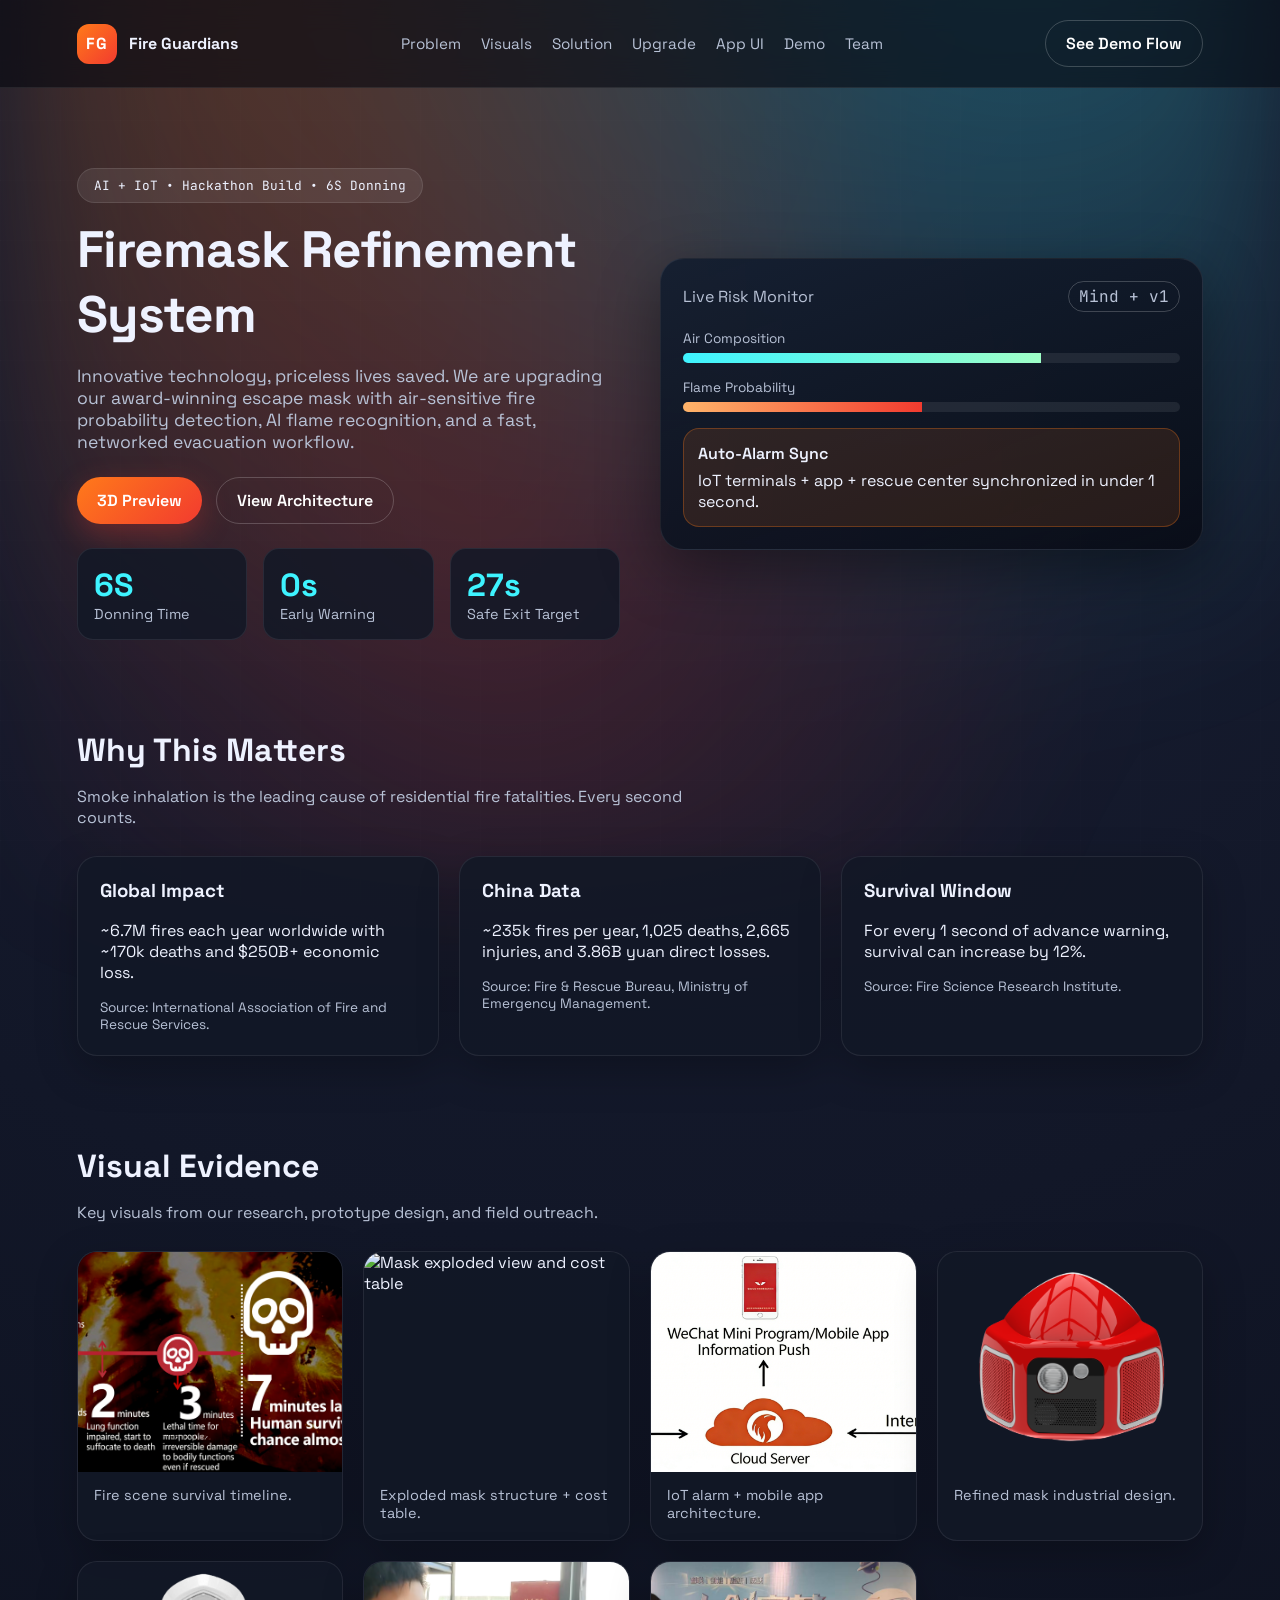
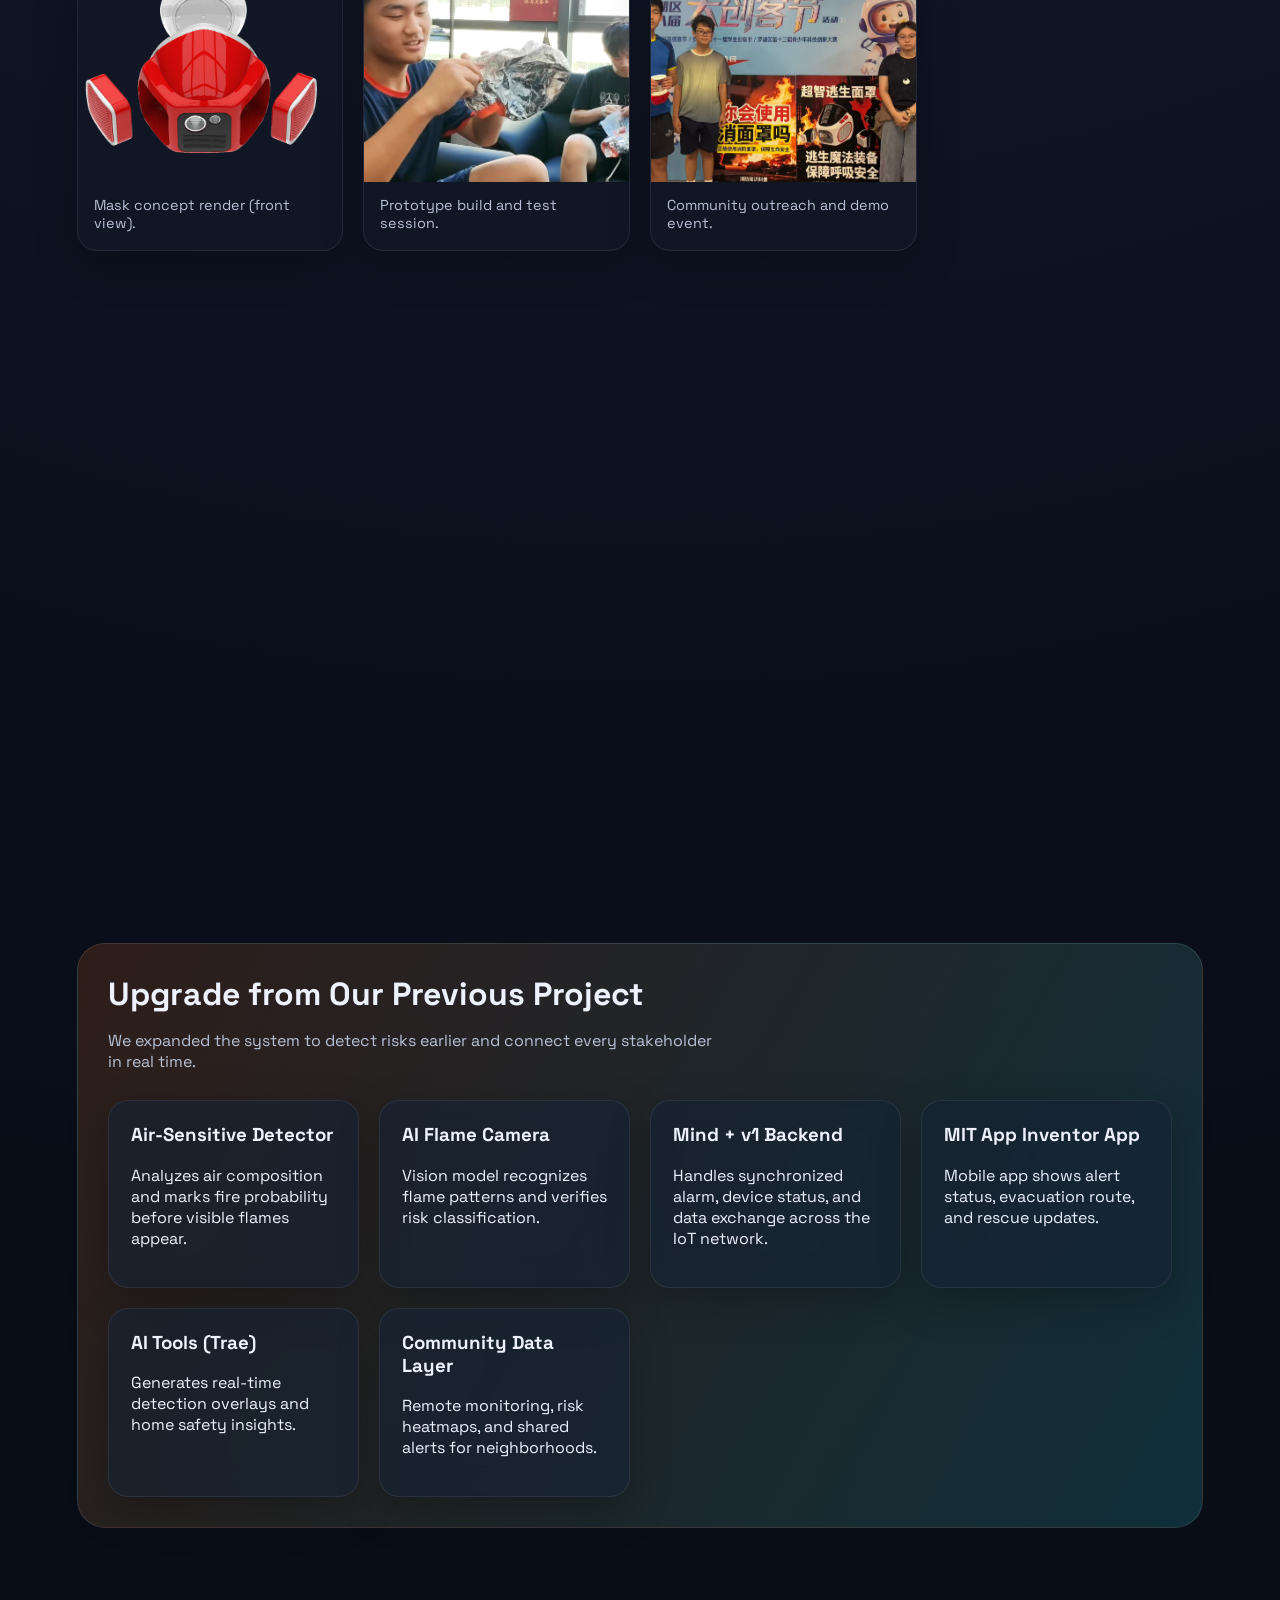
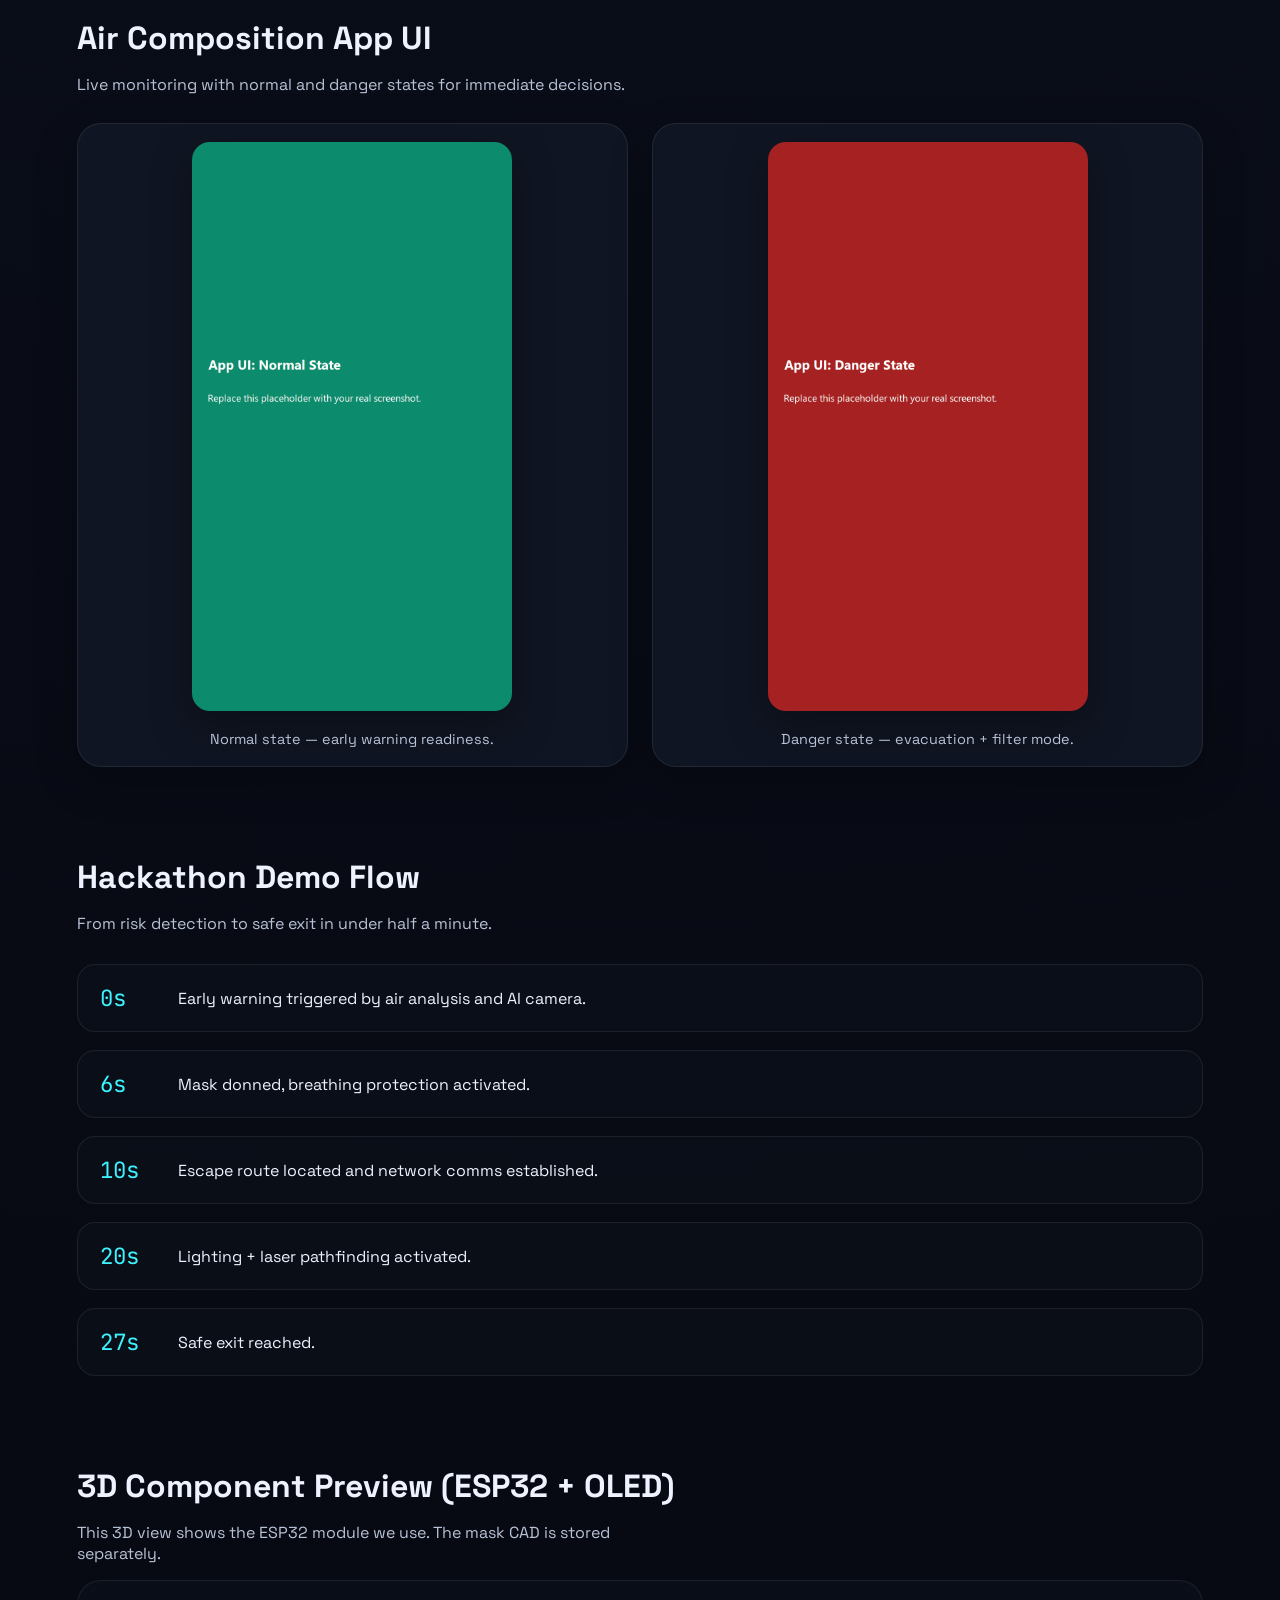
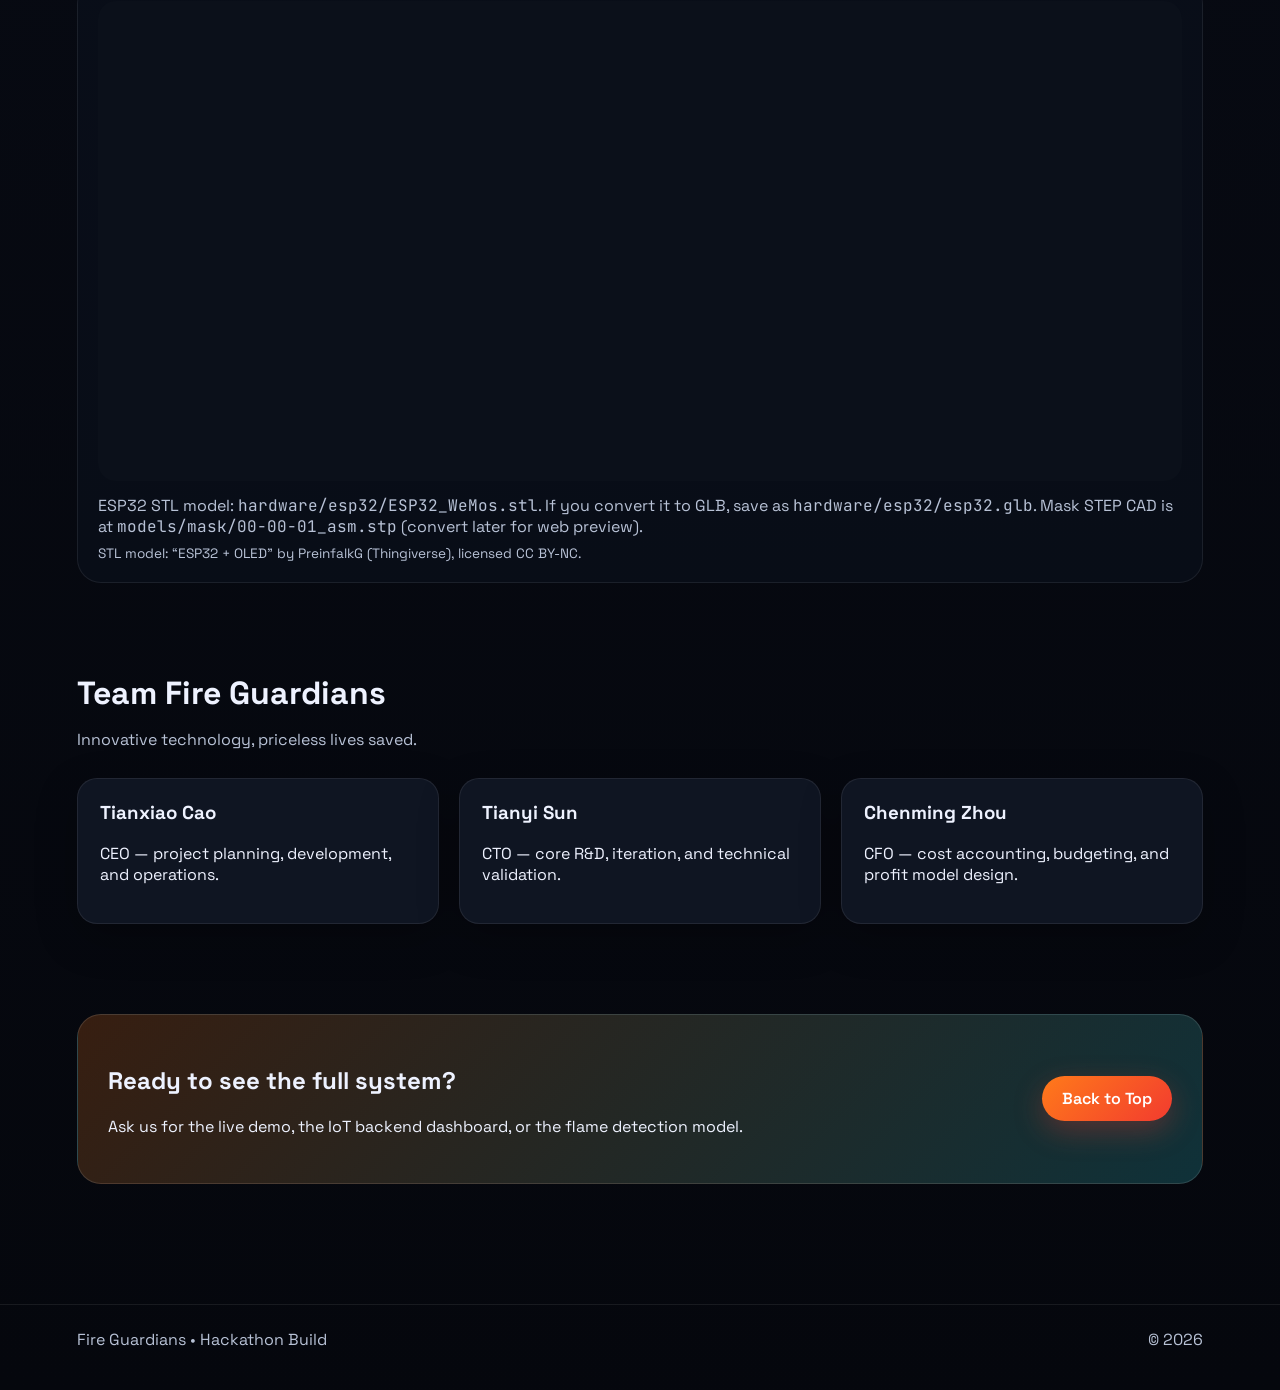
==== index.html @ 8f9c8c08 "Move website files to root and update asset paths for GitHub Pages" ====
<!doctype html>
<html lang="en">
  <head>
    <meta charset="utf-8" />
    <meta name="viewport" content="width=device-width, initial-scale=1" />
    <title>Fire Guardians | Firemask Refinement System</title>
    <meta name="description" content="AI + IoT proactive fire escape mask with 6-second donning, air-sensing early warning, and networked rescue coordination." />
    <link rel="preconnect" href="https://fonts.googleapis.com" />
    <link rel="preconnect" href="https://fonts.gstatic.com" crossorigin />
    <link href="https://fonts.googleapis.com/css2?family=Space+Grotesk:wght@400;500;600;700&family=JetBrains+Mono:wght@400;600&display=swap" rel="stylesheet" />
    <link rel="stylesheet" href="style.css" />
    <script type="module" src="https://unpkg.com/@google/model-viewer/dist/model-viewer.min.js"></script>
  </head>
  <body>
    <div class="bg-aurora"></div>
    <div class="bg-grid"></div>

    <header class="site-header">
      <div class="brand">
        <span class="brand-mark">FG</span>
        <span class="brand-name">Fire Guardians</span>
      </div>
      <nav class="site-nav">
        <a href="#problem">Problem</a>
        <a href="#visuals">Visuals</a>
        <a href="#solution">Solution</a>
        <a href="#upgrade">Upgrade</a>
        <a href="#app">App UI</a>
        <a href="#demo">Demo</a>
        <a href="#team">Team</a>
      </nav>
      <a class="btn btn-ghost" href="#demo">See Demo Flow</a>
    </header>

    <main>
      <section class="hero" id="top">
        <div class="hero-copy">
          <div class="pill">AI + IoT • Hackathon Build • 6S Donning</div>
          <h1>Firemask Refinement System</h1>
          <p class="lead">
            Innovative technology, priceless lives saved. We are upgrading our award-winning escape mask with
            air-sensitive fire probability detection, AI flame recognition, and a fast, networked evacuation workflow.
          </p>
          <div class="hero-actions">
            <a class="btn" href="#model">3D Preview</a>
            <a class="btn btn-ghost" href="#solution">View Architecture</a>
          </div>
          <div class="hero-stats">
            <div class="stat-card reveal" data-delay="0">
              <div class="stat-value" data-count="6" data-suffix="S">0</div>
              <div class="stat-label">Donning Time</div>
            </div>
            <div class="stat-card reveal" data-delay="0.05">
              <div class="stat-value" data-count="0" data-suffix="s">0</div>
              <div class="stat-label">Early Warning</div>
            </div>
            <div class="stat-card reveal" data-delay="0.1">
              <div class="stat-value" data-count="27" data-suffix="s">0</div>
              <div class="stat-label">Safe Exit Target</div>
            </div>
          </div>
        </div>
        <div class="hero-panel reveal" data-delay="0.15">
          <div class="panel-header">
            <span>Live Risk Monitor</span>
            <span class="tag">Mind + v1</span>
          </div>
          <div class="panel-body">
            <div class="meter">
              <div class="meter-label">Air Composition</div>
              <div class="meter-bar"><span style="width: 72%"></span></div>
            </div>
            <div class="meter">
              <div class="meter-label">Flame Probability</div>
              <div class="meter-bar danger"><span style="width: 48%"></span></div>
            </div>
            <div class="alert">
              <div class="alert-title">Auto-Alarm Sync</div>
              <div class="alert-body">IoT terminals + app + rescue center synchronized in under 1 second.</div>
            </div>
          </div>
        </div>
      </section>

      <section class="section reveal" id="problem">
        <div class="section-title">
          <h2>Why This Matters</h2>
          <p>Smoke inhalation is the leading cause of residential fire fatalities. Every second counts.</p>
        </div>
        <div class="grid-3">
          <div class="card">
            <h3>Global Impact</h3>
            <p>
              ~6.7M fires each year worldwide with ~170k deaths and $250B+ economic loss.
            </p>
            <div class="card-foot">Source: International Association of Fire and Rescue Services.</div>
          </div>
          <div class="card">
            <h3>China Data</h3>
            <p>
              ~235k fires per year, 1,025 deaths, 2,665 injuries, and 3.86B yuan direct losses.
            </p>
            <div class="card-foot">Source: Fire & Rescue Bureau, Ministry of Emergency Management.</div>
          </div>
          <div class="card">
            <h3>Survival Window</h3>
            <p>
              For every 1 second of advance warning, survival can increase by 12%.
            </p>
            <div class="card-foot">Source: Fire Science Research Institute.</div>
          </div>
        </div>
      </section>

      <section class="section reveal" id="visuals">
        <div class="section-title">
          <h2>Visual Evidence</h2>
          <p>Key visuals from our research, prototype design, and field outreach.</p>
        </div>
        <div class="media-grid">
          <figure class="media-card">
            <img src="docs/figures/image24.png" alt="Fire survival timeline chart" loading="lazy" />
            <figcaption>Fire scene survival timeline.</figcaption>
          </figure>
          <figure class="media-card">
            <img src="docs/figures/image48.png" alt="Mask exploded view and cost table" loading="lazy" />
            <figcaption>Exploded mask structure + cost table.</figcaption>
          </figure>
          <figure class="media-card">
            <img src="docs/figures/image39.png" alt="IoT architecture diagram" loading="lazy" />
            <figcaption>IoT alarm + mobile app architecture.</figcaption>
          </figure>
          <figure class="media-card">
            <img src="docs/figures/image47.png" alt="Mask product render" loading="lazy" />
            <figcaption>Refined mask industrial design.</figcaption>
          </figure>
          <figure class="media-card">
            <img src="docs/figures/image72.png" alt="Mask front render" loading="lazy" />
            <figcaption>Mask concept render (front view).</figcaption>
          </figure>
          <figure class="media-card">
            <img src="docs/figures/image61.png" alt="Prototype build session" loading="lazy" />
            <figcaption>Prototype build and test session.</figcaption>
          </figure>
          <figure class="media-card">
            <img src="docs/figures/image70.png" alt="Team outreach event" loading="lazy" />
            <figcaption>Community outreach and demo event.</figcaption>
          </figure>
        </div>
      </section>

      <section class="section reveal" id="solution">
        <div class="section-title">
          <h2>Core Solution</h2>
          <p>AI + IoT proactive rapid escape mask with 6-second donning and synchronized response.</p>
        </div>
        <div class="grid-2">
          <div class="card">
            <h3>Mask Terminal Modules</h3>
            <ul class="list">
              <li>Quick head-mount handle + flexible liner</li>
              <li>Internal mask support frame</li>
              <li>Intelligent filter cartridge (replaceable)</li>
              <li>Fire warning light + escape headlamp</li>
              <li>Composite smoke sensor + split goggles</li>
              <li>Active light + laser pathfinding</li>
              <li>IoT alarm networking quick key</li>
            </ul>
          </div>
          <div class="card">
            <h3>Integrated IoT Flow</h3>
            <div class="flow">
              <div class="flow-item">Air/Smoke Sensors</div>
              <div class="flow-item">AI Risk Engine</div>
              <div class="flow-item">Networked Alarm</div>
              <div class="flow-item">Rescue Dispatch</div>
            </div>
            <p class="muted">
              Designed for non-installation terminals that dramatically improve alarm efficiency.
            </p>
          </div>
        </div>
      </section>

      <section class="section highlight reveal" id="upgrade">
        <div class="section-title">
          <h2>Upgrade from Our Previous Project</h2>
          <p>We expanded the system to detect risks earlier and connect every stakeholder in real time.</p>
        </div>
        <div class="grid-3">
          <div class="card glass">
            <h3>Air-Sensitive Detector</h3>
            <p>Analyzes air composition and marks fire probability before visible flames appear.</p>
          </div>
          <div class="card glass">
            <h3>AI Flame Camera</h3>
            <p>Vision model recognizes flame patterns and verifies risk classification.</p>
          </div>
          <div class="card glass">
            <h3>Mind + v1 Backend</h3>
            <p>Handles synchronized alarm, device status, and data exchange across the IoT network.</p>
          </div>
          <div class="card glass">
            <h3>MIT App Inventor App</h3>
            <p>Mobile app shows alert status, evacuation route, and rescue updates.</p>
          </div>
          <div class="card glass">
            <h3>AI Tools (Trae)</h3>
            <p>Generates real-time detection overlays and home safety insights.</p>
          </div>
          <div class="card glass">
            <h3>Community Data Layer</h3>
            <p>Remote monitoring, risk heatmaps, and shared alerts for neighborhoods.</p>
          </div>
        </div>
      </section>

      <section class="section reveal" id="app">
        <div class="section-title">
          <h2>Air Composition App UI</h2>
          <p>Live monitoring with normal and danger states for immediate decisions.</p>
        </div>
        <div class="app-grid">
          <figure class="app-card">
            <img src="media/app-ui/app-normal.png" alt="App UI normal air composition state" loading="lazy" />
            <figcaption>Normal state — early warning readiness.</figcaption>
          </figure>
          <figure class="app-card">
            <img src="media/app-ui/app-alert.png" alt="App UI danger air composition state" loading="lazy" />
            <figcaption>Danger state — evacuation + filter mode.</figcaption>
          </figure>
        </div>
      </section>

      <section class="section reveal" id="demo">
        <div class="section-title">
          <h2>Hackathon Demo Flow</h2>
          <p>From risk detection to safe exit in under half a minute.</p>
        </div>
        <div class="timeline">
          <div class="timeline-step">
            <div class="step-time">0s</div>
            <div class="step-body">Early warning triggered by air analysis and AI camera.</div>
          </div>
          <div class="timeline-step">
            <div class="step-time">6s</div>
            <div class="step-body">Mask donned, breathing protection activated.</div>
          </div>
          <div class="timeline-step">
            <div class="step-time">10s</div>
            <div class="step-body">Escape route located and network comms established.</div>
          </div>
          <div class="timeline-step">
            <div class="step-time">20s</div>
            <div class="step-body">Lighting + laser pathfinding activated.</div>
          </div>
          <div class="timeline-step">
            <div class="step-time">27s</div>
            <div class="step-body">Safe exit reached.</div>
          </div>
        </div>
      </section>

      <section class="section reveal" id="model">
        <div class="section-title">
          <h2>3D Component Preview (ESP32 + OLED)</h2>
          <p>This 3D view shows the ESP32 module we use. The mask CAD is stored separately.</p>
        </div>
        <div class="model-wrap">
          <div class="model-stage">
            <model-viewer
              src="hardware/esp32/esp32.glb"
              alt="ESP32 + OLED module 3D model"
              camera-controls
              auto-rotate
              poster="hardware/esp32/images/Lolin_ESP32_OLED_wemos_1.jpg"
              exposure="1"
              shadow-intensity="0.8"
              class="model-viewer"
            ></model-viewer>
            <div class="stl-viewer hidden" data-stl-viewer>
              <canvas class="stl-canvas"></canvas>
              <div class="stl-caption">Fallback STL viewer (no textures in STL format).</div>
            </div>
          </div>
          <div class="model-note">
            ESP32 STL model: <span class="mono">hardware/esp32/ESP32_WeMos.stl</span>.
            If you convert it to GLB, save as <span class="mono">hardware/esp32/esp32.glb</span>.
            Mask STEP CAD is at <span class="mono">models/mask/00-00-01_asm.stp</span> (convert later for web preview).
          </div>
          <div class="model-credit">
            STL model: “ESP32 + OLED” by PreinfalkG (Thingiverse), licensed CC BY-NC.
          </div>
        </div>
      </section>

      <section class="section reveal" id="team">
        <div class="section-title">
          <h2>Team Fire Guardians</h2>
          <p>Innovative technology, priceless lives saved.</p>
        </div>
        <div class="grid-3">
          <div class="card">
            <h3>Tianxiao Cao</h3>
            <p>CEO — project planning, development, and operations.</p>
          </div>
          <div class="card">
            <h3>Tianyi Sun</h3>
            <p>CTO — core R&amp;D, iteration, and technical validation.</p>
          </div>
          <div class="card">
            <h3>Chenming Zhou</h3>
            <p>CFO — cost accounting, budgeting, and profit model design.</p>
          </div>
        </div>
      </section>

      <section class="section reveal" id="cta">
        <div class="cta">
          <div>
            <h2>Ready to see the full system?</h2>
            <p>Ask us for the live demo, the IoT backend dashboard, or the flame detection model.</p>
          </div>
          <a class="btn" href="#top">Back to Top</a>
        </div>
      </section>
    </main>

    <footer class="site-footer">
      <div>Fire Guardians • Hackathon Build</div>
      <div data-year></div>
    </footer>

    <script type="module" src="script.js"></script>
  </body>
</html>
---- style.css ----
﻿:root {
  --bg: #07090f;
  --bg-2: #0b1222;
  --card: rgba(18, 24, 38, 0.85);
  --glass: rgba(20, 34, 52, 0.6);
  --border: rgba(255, 255, 255, 0.08);
  --text: #eef2ff;
  --muted: #b8c2d6;
  --accent: #ff7a1a;
  --accent-2: #f23b2f;
  --neon: #3ef3ff;
  --mono: "JetBrains Mono", ui-monospace, SFMono-Regular, Menlo, Monaco, Consolas, "Liberation Mono", "Courier New", monospace;
  --sans: "Space Grotesk", "Segoe UI", system-ui, sans-serif;
}

* { box-sizing: border-box; }

body {
  margin: 0;
  font-family: var(--sans);
  color: var(--text);
  background: radial-gradient(circle at top, #1a2036 0%, #0a0e1a 40%, #05070d 100%);
  overflow-x: hidden;
}

a { color: inherit; text-decoration: none; }

.bg-aurora {
  position: fixed;
  inset: -20% 0 0 0;
  background: radial-gradient(circle at 20% 20%, rgba(255, 122, 26, 0.25), transparent 50%),
              radial-gradient(circle at 80% 10%, rgba(62, 243, 255, 0.25), transparent 55%),
              radial-gradient(circle at 40% 70%, rgba(242, 59, 47, 0.2), transparent 55%);
  filter: blur(60px);
  z-index: 0;
}

.bg-grid {
  position: fixed;
  inset: 0;
  background-image: linear-gradient(rgba(255, 255, 255, 0.03) 1px, transparent 1px),
                    linear-gradient(90deg, rgba(255, 255, 255, 0.03) 1px, transparent 1px);
  background-size: 60px 60px;
  opacity: 0.35;
  z-index: 0;
  pointer-events: none;
}

.site-header {
  position: sticky;
  top: 0;
  z-index: 10;
  display: flex;
  align-items: center;
  justify-content: space-between;
  padding: 20px 6vw;
  backdrop-filter: blur(14px);
  background: rgba(6, 8, 15, 0.6);
  border-bottom: 1px solid var(--border);
}

.brand {
  display: flex;
  align-items: center;
  gap: 12px;
  font-weight: 700;
}

.brand-mark {
  display: inline-grid;
  place-items: center;
  width: 40px;
  height: 40px;
  border-radius: 12px;
  background: linear-gradient(135deg, var(--accent), var(--accent-2));
  color: #fff;
  font-weight: 700;
  letter-spacing: 0.5px;
}

.site-nav {
  display: flex;
  gap: 20px;
  font-size: 0.95rem;
  color: var(--muted);
}

.site-nav a:hover { color: var(--text); }

.btn {
  display: inline-flex;
  align-items: center;
  gap: 8px;
  padding: 12px 20px;
  border-radius: 999px;
  background: linear-gradient(135deg, var(--accent), var(--accent-2));
  border: none;
  color: #fff;
  font-weight: 600;
  transition: transform 0.2s ease, box-shadow 0.2s ease;
  box-shadow: 0 10px 30px rgba(242, 59, 47, 0.3);
}

.btn:hover { transform: translateY(-2px); }

.btn-ghost {
  background: transparent;
  border: 1px solid rgba(255, 255, 255, 0.2);
  box-shadow: none;
}

main {
  position: relative;
  z-index: 1;
  padding: 40px 6vw 120px;
}

.hero {
  display: grid;
  grid-template-columns: repeat(auto-fit, minmax(280px, 1fr));
  gap: 40px;
  align-items: center;
  padding-top: 40px;
}

.hero-copy h1 {
  font-size: clamp(2.6rem, 4vw, 4.2rem);
  margin: 14px 0;
  letter-spacing: -0.02em;
}

.lead { color: var(--muted); font-size: 1.1rem; max-width: 560px; }

.pill {
  display: inline-flex;
  align-items: center;
  gap: 10px;
  padding: 8px 16px;
  border-radius: 999px;
  background: rgba(255, 255, 255, 0.08);
  border: 1px solid rgba(255, 255, 255, 0.1);
  font-family: var(--mono);
  font-size: 0.8rem;
}

.hero-actions { display: flex; gap: 14px; margin: 24px 0; flex-wrap: wrap; }

.hero-stats {
  display: grid;
  grid-template-columns: repeat(auto-fit, minmax(160px, 1fr));
  gap: 16px;
  margin-top: 20px;
}

.stat-card {
  padding: 16px;
  border-radius: 16px;
  background: var(--card);
  border: 1px solid var(--border);
}

.stat-value {
  font-size: 2rem;
  font-weight: 700;
  color: var(--neon);
}

.stat-label { color: var(--muted); font-size: 0.9rem; }

.hero-panel {
  border-radius: 24px;
  padding: 22px;
  background: linear-gradient(160deg, rgba(20, 30, 48, 0.95), rgba(9, 12, 22, 0.92));
  border: 1px solid rgba(255, 255, 255, 0.08);
  box-shadow: 0 20px 60px rgba(0, 0, 0, 0.4);
}

.panel-header {
  display: flex;
  justify-content: space-between;
  align-items: center;
  margin-bottom: 18px;
  color: var(--muted);
}

.tag {
  font-family: var(--mono);
  padding: 4px 10px;
  border-radius: 999px;
  border: 1px solid rgba(255, 255, 255, 0.2);
}

.meter { margin-bottom: 16px; }

.meter-label { color: var(--muted); font-size: 0.85rem; margin-bottom: 6px; }

.meter-bar {
  height: 10px;
  background: rgba(255, 255, 255, 0.08);
  border-radius: 999px;
  overflow: hidden;
}

.meter-bar span {
  display: block;
  height: 100%;
  background: linear-gradient(90deg, var(--neon), #9effc7);
}

.meter-bar.danger span {
  background: linear-gradient(90deg, #ffb46a, var(--accent-2));
}

.alert {
  margin-top: 14px;
  padding: 14px;
  border-radius: 16px;
  background: rgba(255, 122, 26, 0.12);
  border: 1px solid rgba(255, 122, 26, 0.3);
}

.alert-title { font-weight: 600; margin-bottom: 6px; }

.section { margin-top: 90px; }

.section-title h2 { font-size: 2rem; margin: 0 0 10px; }

.section-title p { color: var(--muted); max-width: 620px; }

.grid-3, .grid-2 {
  display: grid;
  gap: 20px;
  margin-top: 28px;
}

.grid-3 { grid-template-columns: repeat(auto-fit, minmax(240px, 1fr)); }
.grid-2 { grid-template-columns: repeat(auto-fit, minmax(280px, 1fr)); }

.card {
  padding: 22px;
  border-radius: 20px;
  background: var(--card);
  border: 1px solid var(--border);
  box-shadow: 0 14px 40px rgba(0, 0, 0, 0.25);
}

.card h3 { margin-top: 0; }

.card-foot { margin-top: 16px; color: var(--muted); font-size: 0.85rem; }

.muted { color: var(--muted); }

.media-grid {
  display: grid;
  grid-template-columns: repeat(auto-fit, minmax(240px, 1fr));
  gap: 20px;
  margin-top: 28px;
}

.media-card {
  margin: 0;
  border-radius: 20px;
  overflow: hidden;
  background: var(--card);
  border: 1px solid var(--border);
  box-shadow: 0 14px 40px rgba(0, 0, 0, 0.25);
}

.media-card img {
  width: 100%;
  height: 220px;
  object-fit: cover;
  display: block;
}

.media-card figcaption {
  padding: 14px 16px 18px;
  color: var(--muted);
  font-size: 0.9rem;
}

.app-grid {
  display: grid;
  grid-template-columns: repeat(auto-fit, minmax(220px, 1fr));
  gap: 24px;
  margin-top: 28px;
}

.app-card {
  margin: 0;
  padding: 18px;
  border-radius: 24px;
  background: var(--card);
  border: 1px solid var(--border);
  box-shadow: 0 14px 40px rgba(0, 0, 0, 0.25);
  text-align: center;
}

.app-card img {
  width: 100%;
  max-width: 320px;
  border-radius: 18px;
  box-shadow: 0 16px 40px rgba(0, 0, 0, 0.35);
}

.app-card figcaption {
  margin-top: 14px;
  color: var(--muted);
  font-size: 0.9rem;
}

.list {
  list-style: none;
  margin: 0;
  padding: 0;
}

.list li {
  padding: 10px 0;
  border-bottom: 1px solid rgba(255, 255, 255, 0.05);
  color: var(--muted);
}

.list li:last-child { border-bottom: none; }

.flow {
  display: grid;
  gap: 12px;
}

.flow-item {
  padding: 12px 16px;
  border-radius: 14px;
  background: rgba(62, 243, 255, 0.08);
  border: 1px solid rgba(62, 243, 255, 0.25);
}

.highlight {
  padding: 30px;
  border-radius: 28px;
  background: linear-gradient(120deg, rgba(255, 122, 26, 0.15), rgba(62, 243, 255, 0.15));
  border: 1px solid rgba(255, 255, 255, 0.1);
}

.glass {
  background: var(--glass);
  backdrop-filter: blur(16px);
}

.timeline {
  display: grid;
  gap: 18px;
  margin-top: 30px;
}

.timeline-step {
  display: flex;
  gap: 18px;
  align-items: center;
  padding: 18px 22px;
  border-radius: 18px;
  background: rgba(12, 16, 26, 0.8);
  border: 1px solid var(--border);
}

.step-time {
  font-family: var(--mono);
  font-size: 1.4rem;
  color: var(--neon);
  min-width: 60px;
}

.model-wrap {
  padding: 20px;
  border-radius: 24px;
  background: rgba(11, 17, 28, 0.7);
  border: 1px solid var(--border);
}

.model-viewer {
  width: 100%;
  height: 480px;
  background: #0b101a;
  border-radius: 18px;
}

.model-stage {
  position: relative;
}

.stl-viewer {
  width: 100%;
  height: 480px;
  border-radius: 18px;
  background: #0b101a;
  overflow: hidden;
  display: grid;
  grid-template-rows: 1fr auto;
}

.stl-canvas {
  width: 100%;
  height: 100%;
  display: block;
}

.stl-caption {
  padding: 10px 14px;
  font-size: 0.85rem;
  color: var(--muted);
  border-top: 1px solid var(--border);
  background: rgba(12, 16, 26, 0.8);
}

.model-note { margin-top: 14px; color: var(--muted); }
.model-credit { margin-top: 8px; color: var(--muted); font-size: 0.85rem; }
.hidden { display: none; }
.mono { font-family: var(--mono); }

.cta {
  display: flex;
  flex-wrap: wrap;
  gap: 20px;
  align-items: center;
  justify-content: space-between;
  padding: 30px;
  border-radius: 24px;
  background: linear-gradient(135deg, rgba(255, 122, 26, 0.2), rgba(62, 243, 255, 0.18));
  border: 1px solid rgba(255, 255, 255, 0.12);
}

.site-footer {
  padding: 24px 6vw 40px;
  color: var(--muted);
  display: flex;
  justify-content: space-between;
  border-top: 1px solid var(--border);
  position: relative;
  z-index: 1;
}

.reveal {
  opacity: 0;
  transform: translateY(20px);
  transition: opacity 0.6s ease, transform 0.6s ease;
}

.reveal.is-visible {
  opacity: 1;
  transform: translateY(0);
}

@media (max-width: 900px) {
  .site-header { flex-direction: column; gap: 16px; }
  .site-nav { flex-wrap: wrap; justify-content: center; }
}

@media (max-width: 720px) {
  .hero { padding-top: 20px; }
  .hero-actions { flex-direction: column; align-items: flex-start; }
  .model-viewer { height: 360px; }
  .stl-viewer { height: 360px; }
  .cta { flex-direction: column; align-items: flex-start; }
}

@media (prefers-reduced-motion: reduce) {
  * { transition: none !important; animation: none !important; }
}
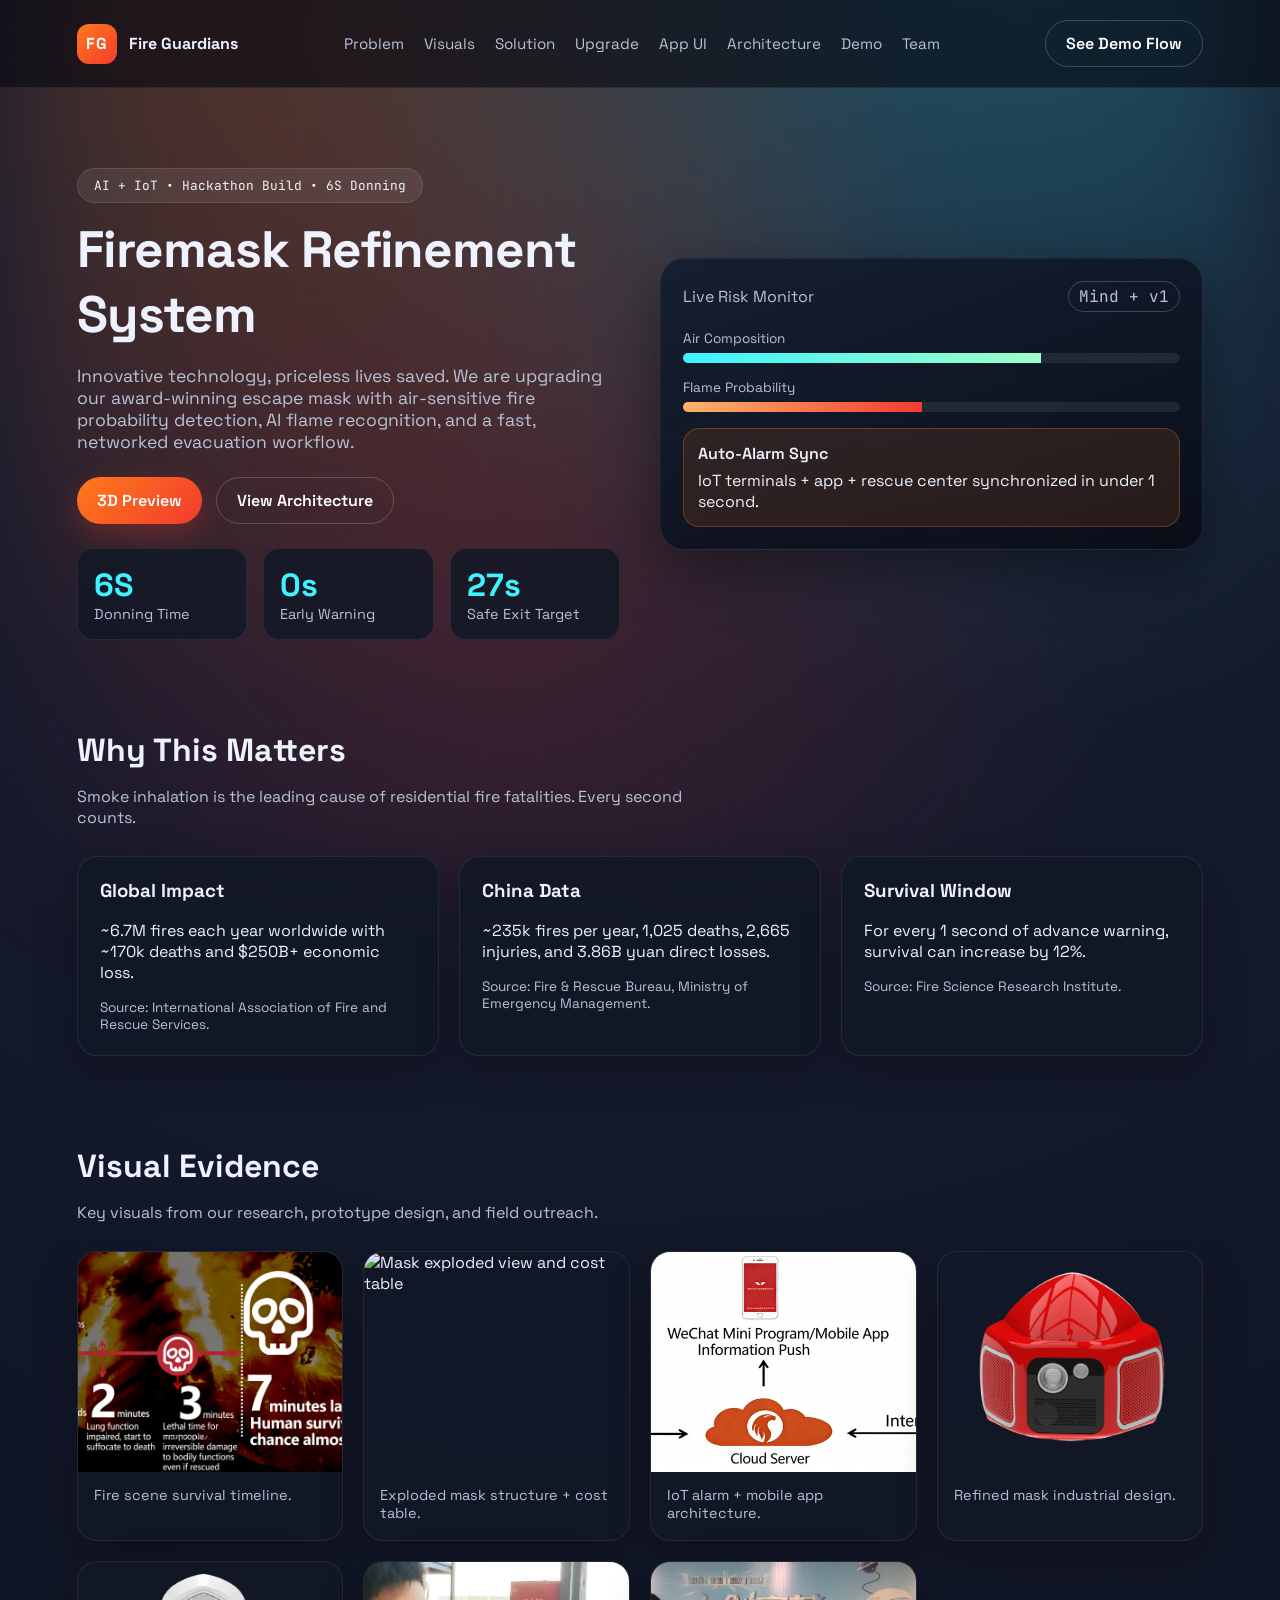
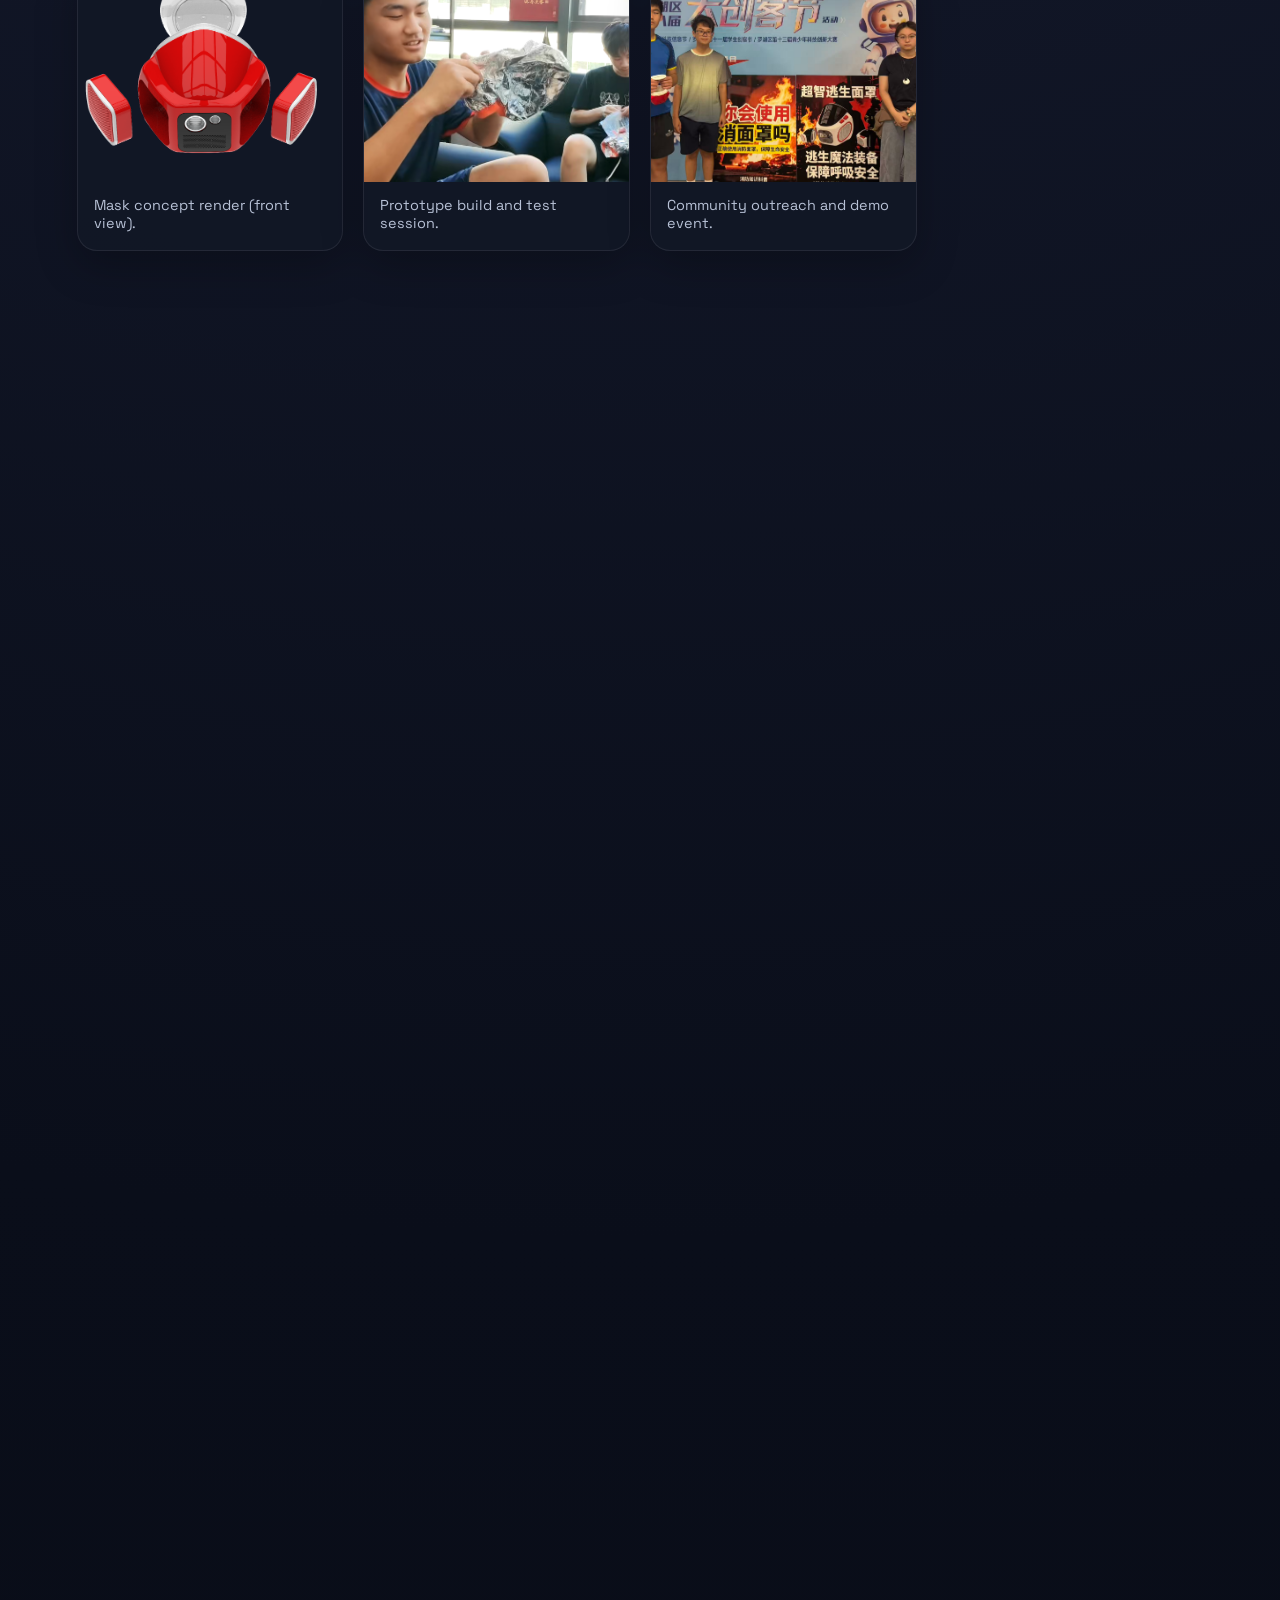
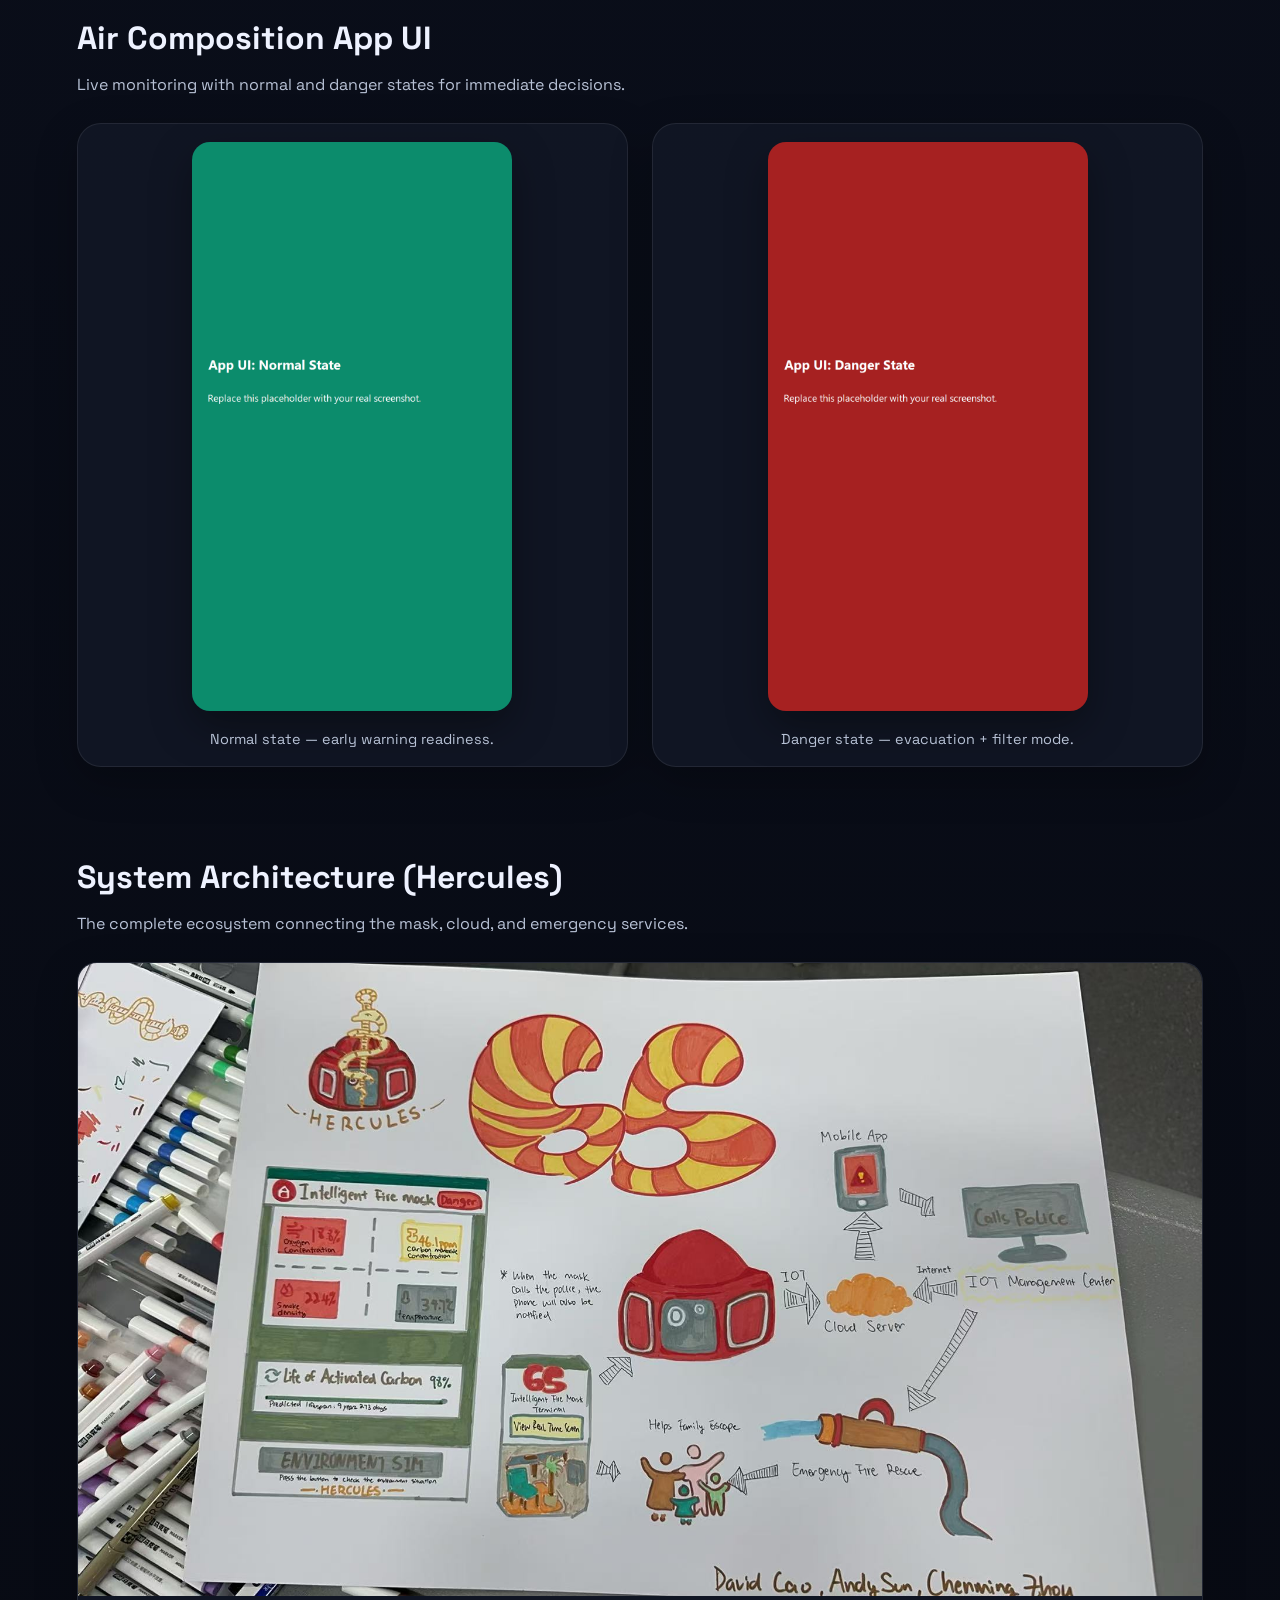
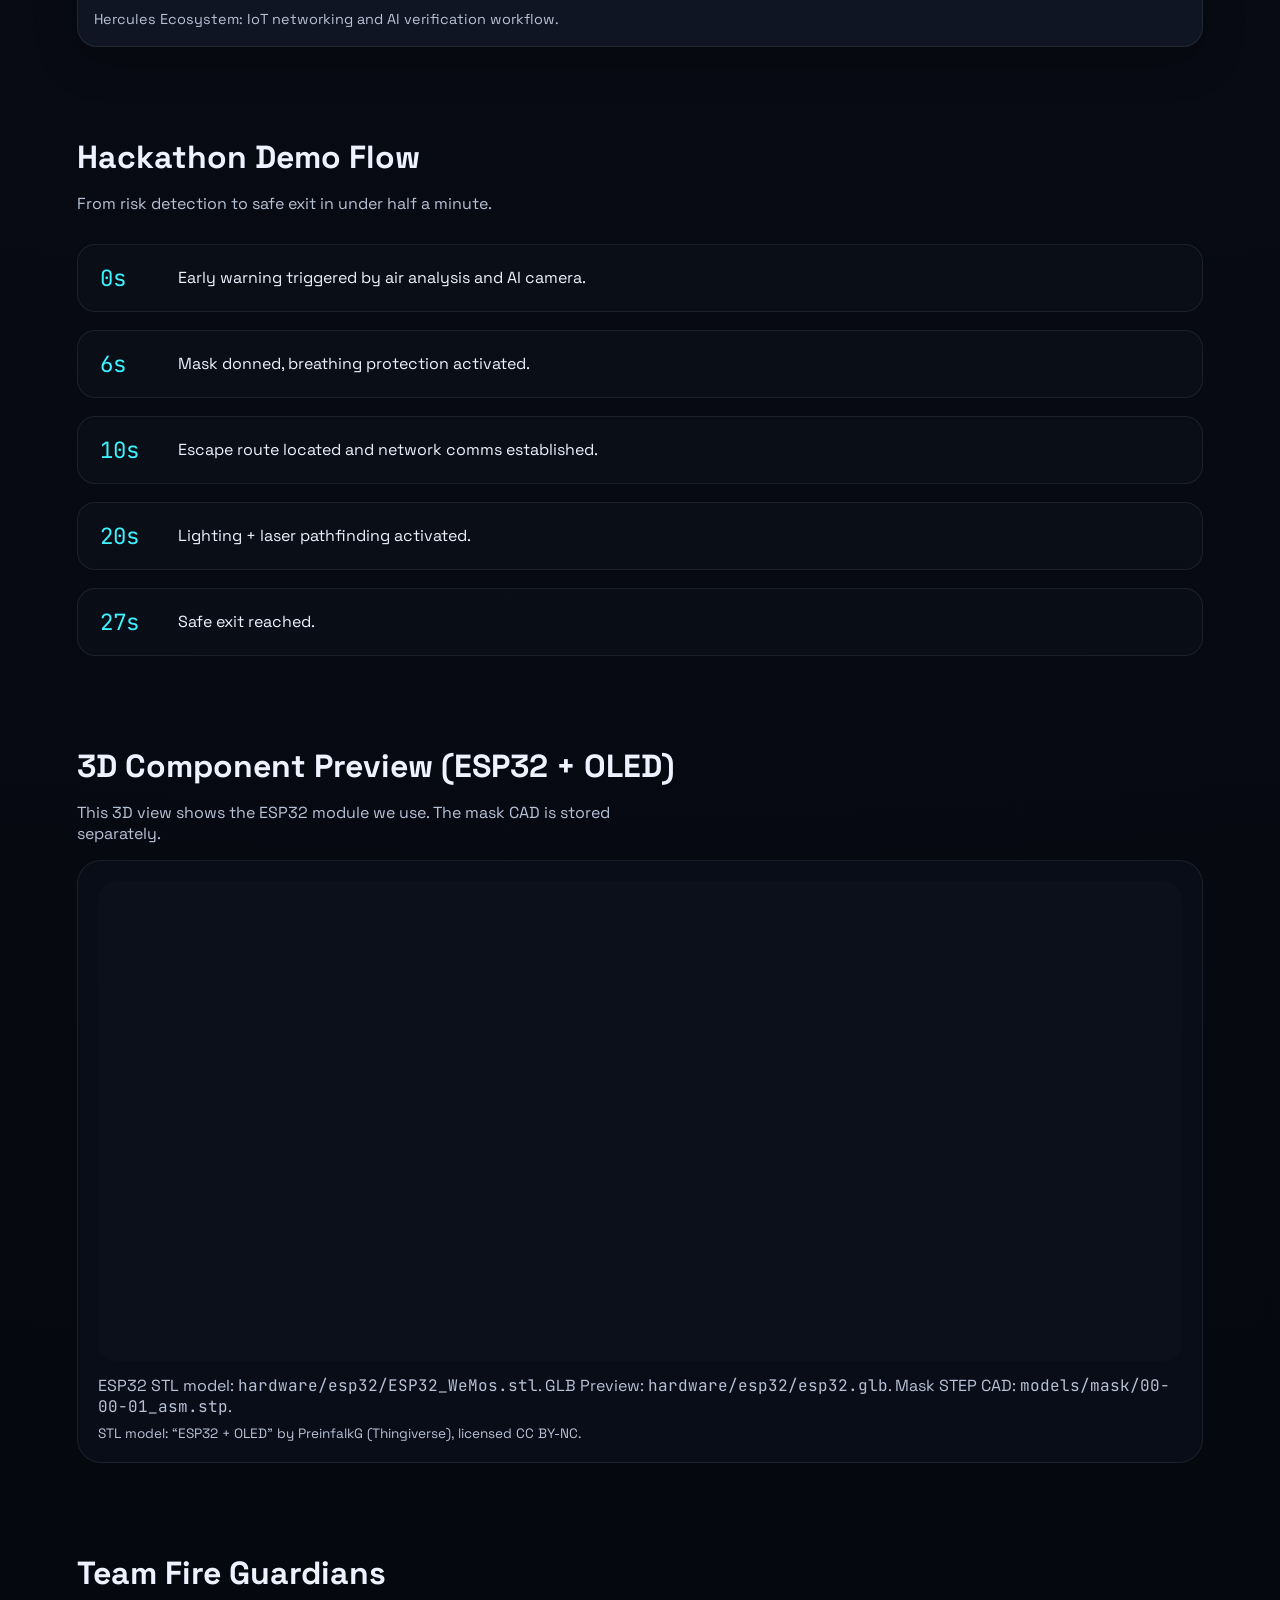
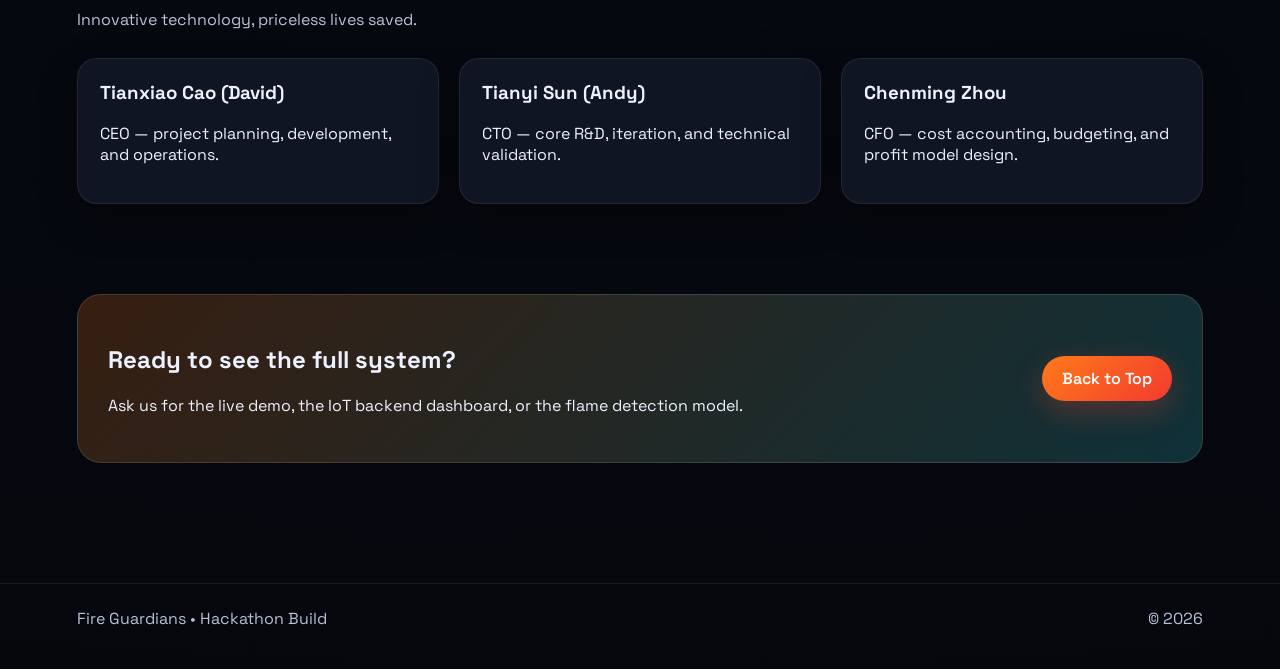
==== commit 976eac18: "Final polish: Merge cool UI with professional content and fixed asset displays" ====
--- a/index.html
+++ b/index.html
@@ -26,6 +26,7 @@
         <a href="#solution">Solution</a>
         <a href="#upgrade">Upgrade</a>
         <a href="#app">App UI</a>
+        <a href="#architecture">Architecture</a>
         <a href="#demo">Demo</a>
         <a href="#team">Team</a>
       </nav>
@@ -47,15 +48,15 @@
           </div>
           <div class="hero-stats">
             <div class="stat-card reveal" data-delay="0">
-              <div class="stat-value" data-count="6" data-suffix="S">0</div>
+              <div class="stat-value" data-count="6" data-suffix="S">6S</div>
               <div class="stat-label">Donning Time</div>
             </div>
             <div class="stat-card reveal" data-delay="0.05">
-              <div class="stat-value" data-count="0" data-suffix="s">0</div>
+              <div class="stat-value" data-count="0" data-suffix="s">0s</div>
               <div class="stat-label">Early Warning</div>
             </div>
             <div class="stat-card reveal" data-delay="0.1">
-              <div class="stat-value" data-count="27" data-suffix="s">0</div>
+              <div class="stat-value" data-count="27" data-suffix="s">27s</div>
               <div class="stat-label">Safe Exit Target</div>
             </div>
           </div>
@@ -194,11 +195,11 @@
           </div>
           <div class="card glass">
             <h3>AI Flame Camera</h3>
-            <p>Vision model recognizes flame patterns and verifies risk classification.</p>
+            <p>Vision model recognizes flame patterns using **HuskyLens (二哈2)**.</p>
           </div>
           <div class="card glass">
             <h3>Mind + v1 Backend</h3>
-            <p>Handles synchronized alarm, device status, and data exchange across the IoT network.</p>
+            <p>Handles synchronized alarm, device status, and data exchange via **SIoT**.</p>
           </div>
           <div class="card glass">
             <h3>MIT App Inventor App</h3>
@@ -229,6 +230,17 @@
             <img src="media/app-ui/app-alert.png" alt="App UI danger air composition state" loading="lazy" />
             <figcaption>Danger state — evacuation + filter mode.</figcaption>
           </figure>
+        </div>
+      </section>
+
+      <section class="section reveal" id="architecture">
+        <div class="section-title">
+          <h2>System Architecture (Hercules)</h2>
+          <p>The complete ecosystem connecting the mask, cloud, and emergency services.</p>
+        </div>
+        <div class="media-card" style="margin-top: 28px;">
+          <img src="docs/figures/system_architecture.jpg" alt="Hercules System Architecture" style="height: auto; width: 100%;" />
+          <figcaption>Hercules Ecosystem: IoT networking and AI verification workflow.</figcaption>
         </div>
       </section>
 
@@ -285,8 +297,8 @@
           </div>
           <div class="model-note">
             ESP32 STL model: <span class="mono">hardware/esp32/ESP32_WeMos.stl</span>.
-            If you convert it to GLB, save as <span class="mono">hardware/esp32/esp32.glb</span>.
-            Mask STEP CAD is at <span class="mono">models/mask/00-00-01_asm.stp</span> (convert later for web preview).
+            GLB Preview: <span class="mono">hardware/esp32/esp32.glb</span>.
+            Mask STEP CAD: <span class="mono">models/mask/00-00-01_asm.stp</span>.
           </div>
           <div class="model-credit">
             STL model: “ESP32 + OLED” by PreinfalkG (Thingiverse), licensed CC BY-NC.
@@ -301,11 +313,11 @@
         </div>
         <div class="grid-3">
           <div class="card">
-            <h3>Tianxiao Cao</h3>
+            <h3>Tianxiao Cao (David)</h3>
             <p>CEO — project planning, development, and operations.</p>
           </div>
           <div class="card">
-            <h3>Tianyi Sun</h3>
+            <h3>Tianyi Sun (Andy)</h3>
             <p>CTO — core R&amp;D, iteration, and technical validation.</p>
           </div>
           <div class="card">
@@ -328,7 +340,7 @@
 
     <footer class="site-footer">
       <div>Fire Guardians • Hackathon Build</div>
-      <div data-year></div>
+      <div data-year>2026</div>
     </footer>
 
     <script type="module" src="script.js"></script>
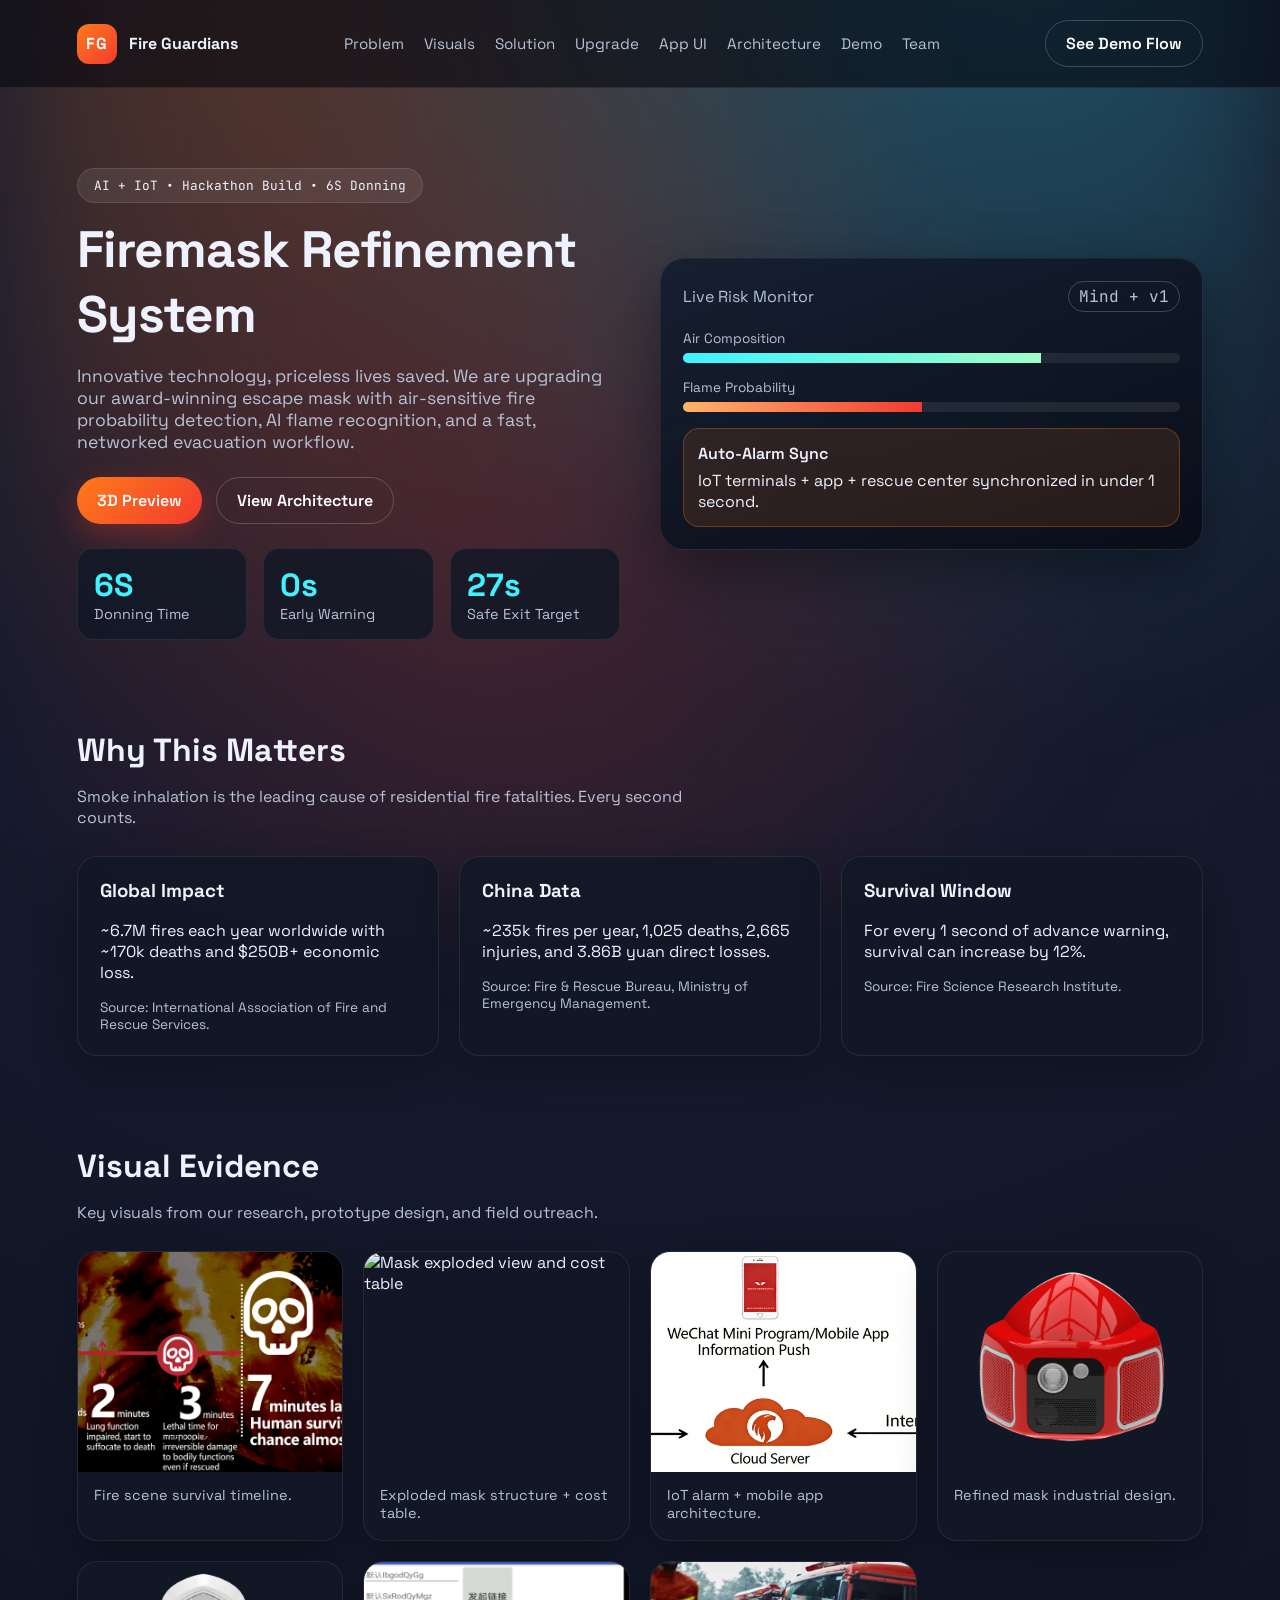
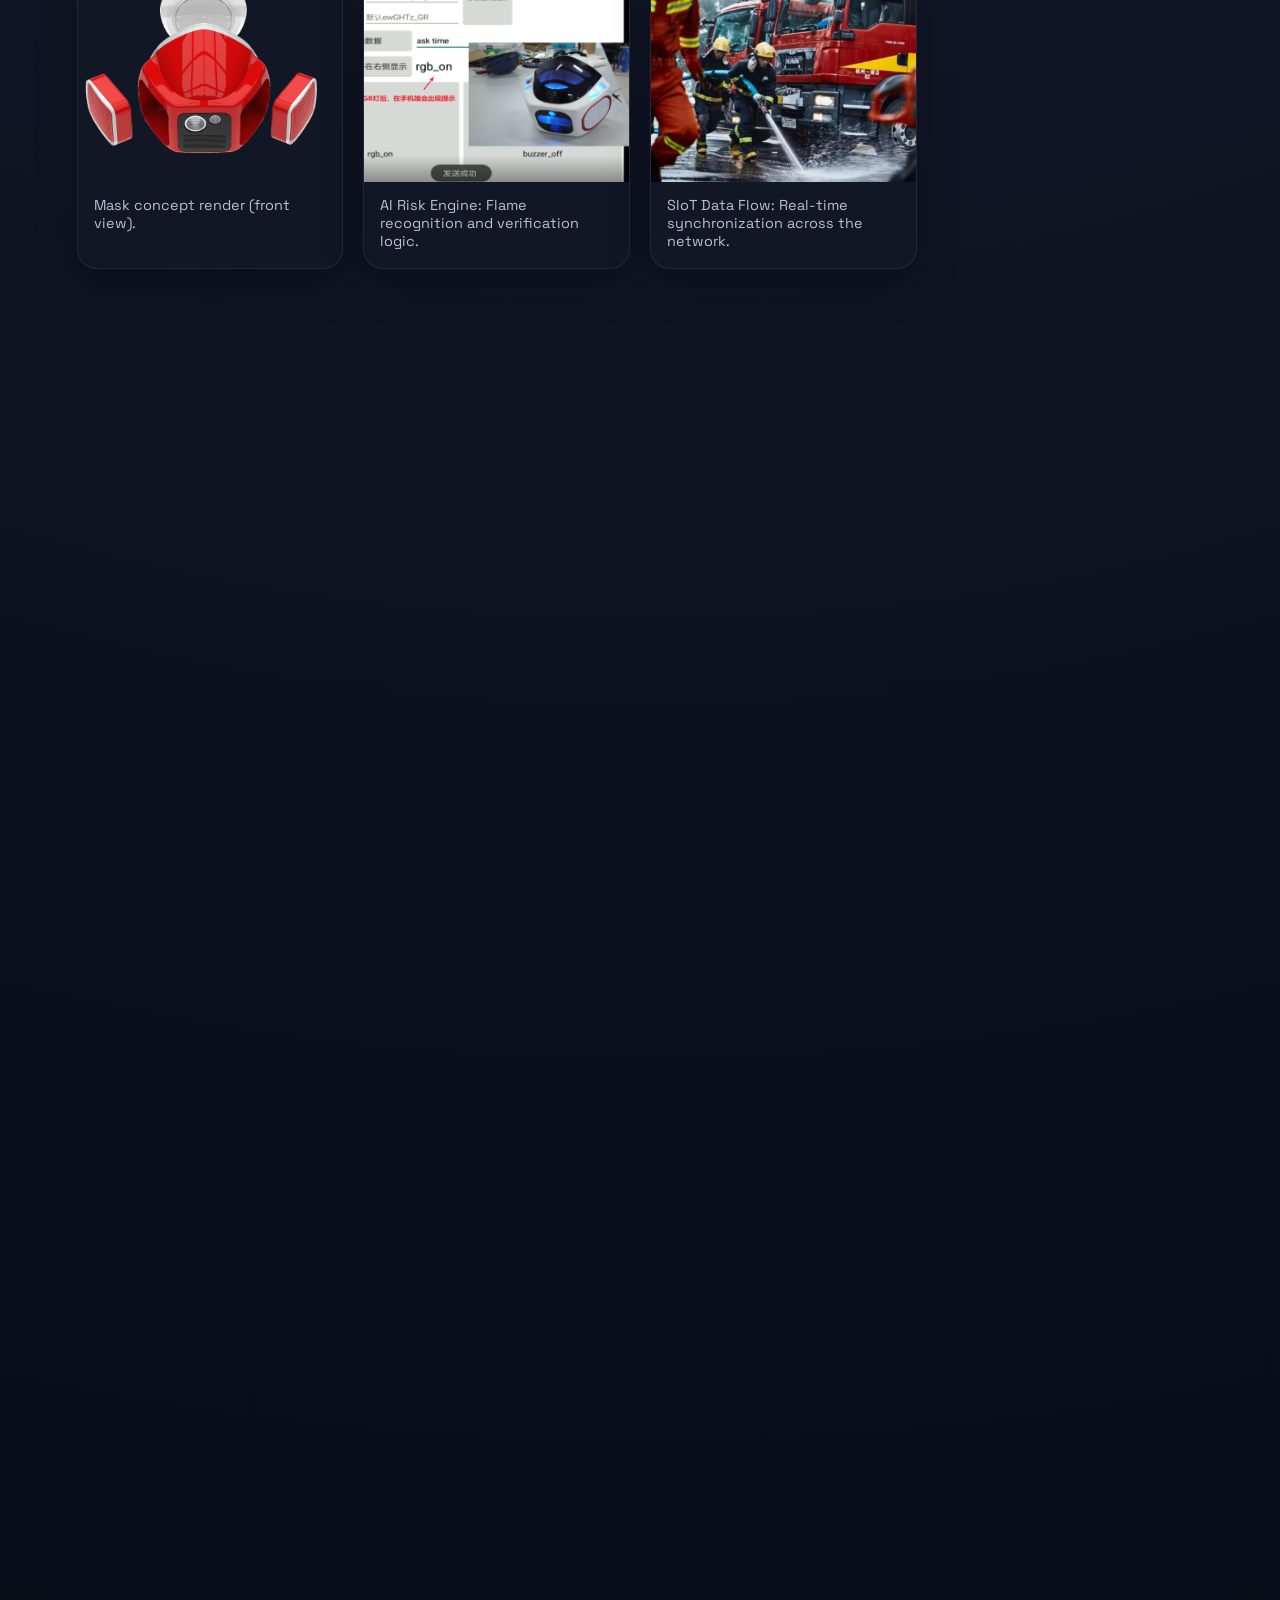
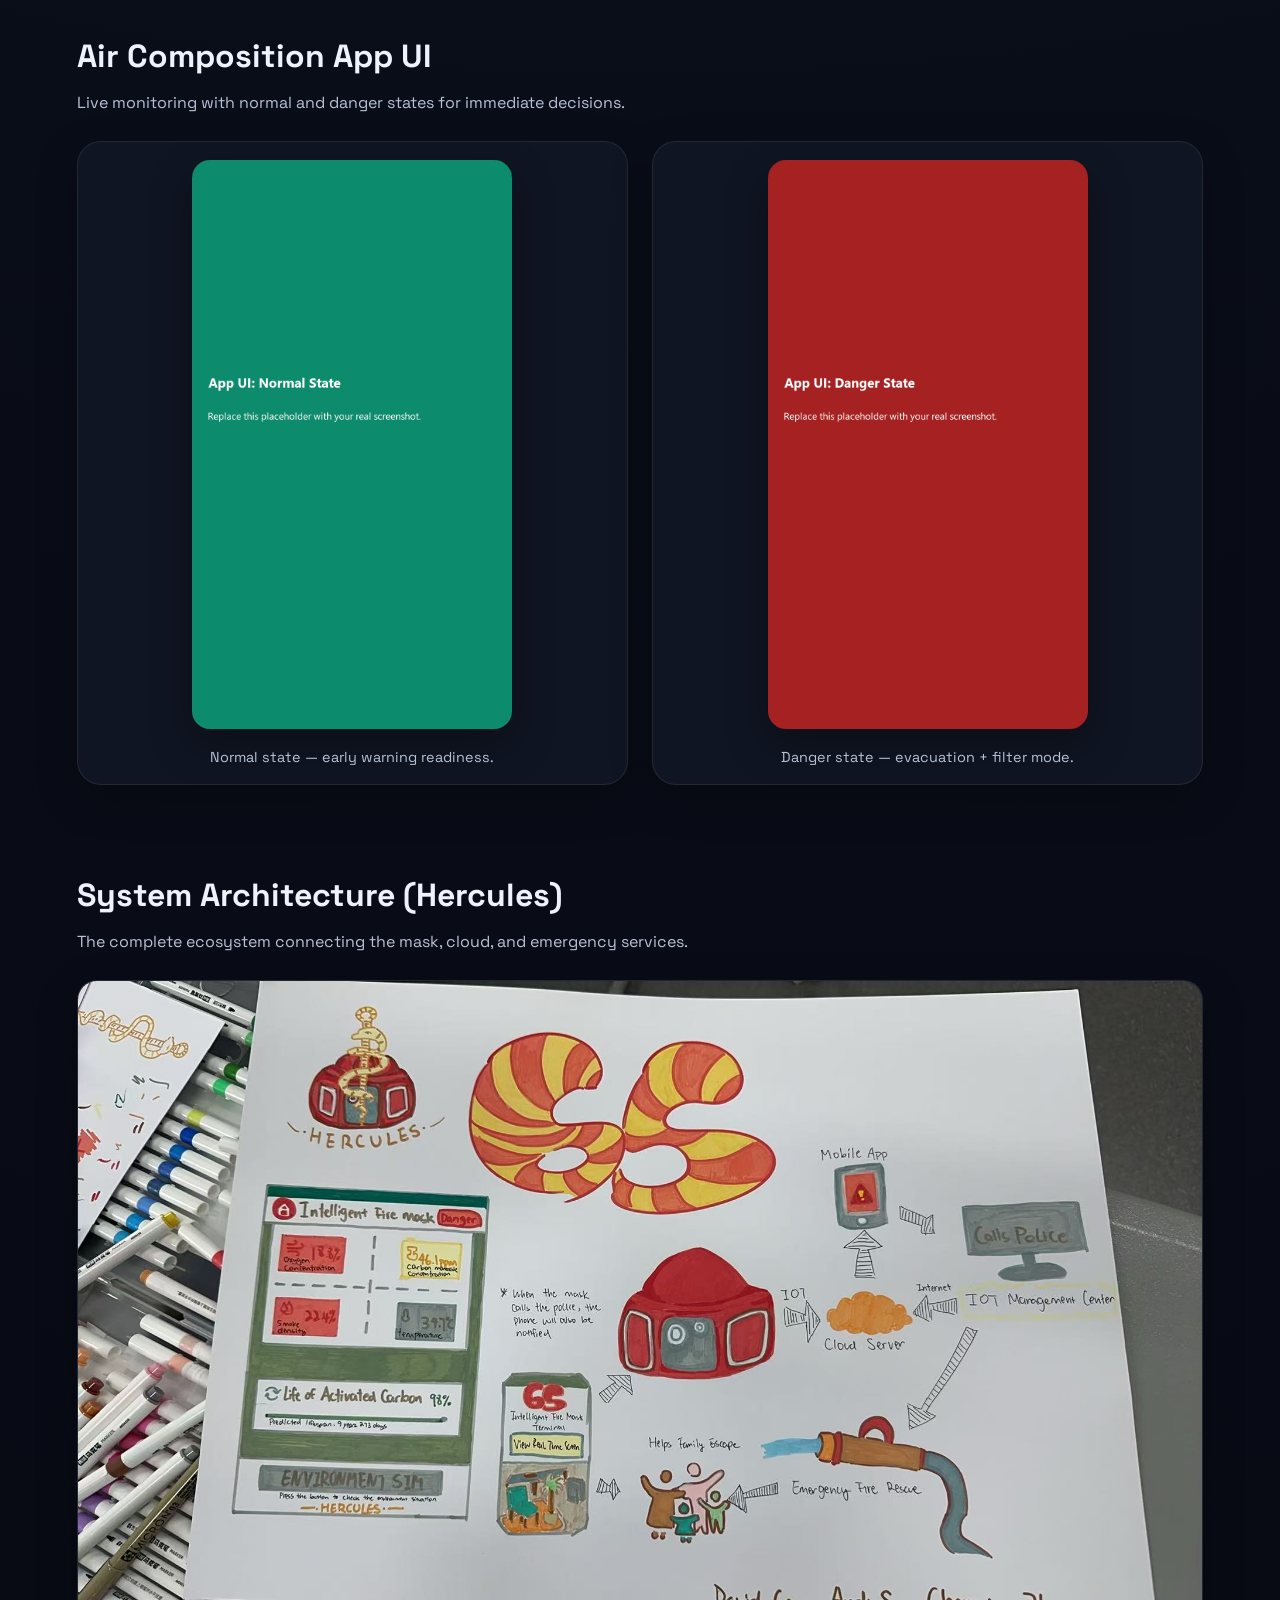
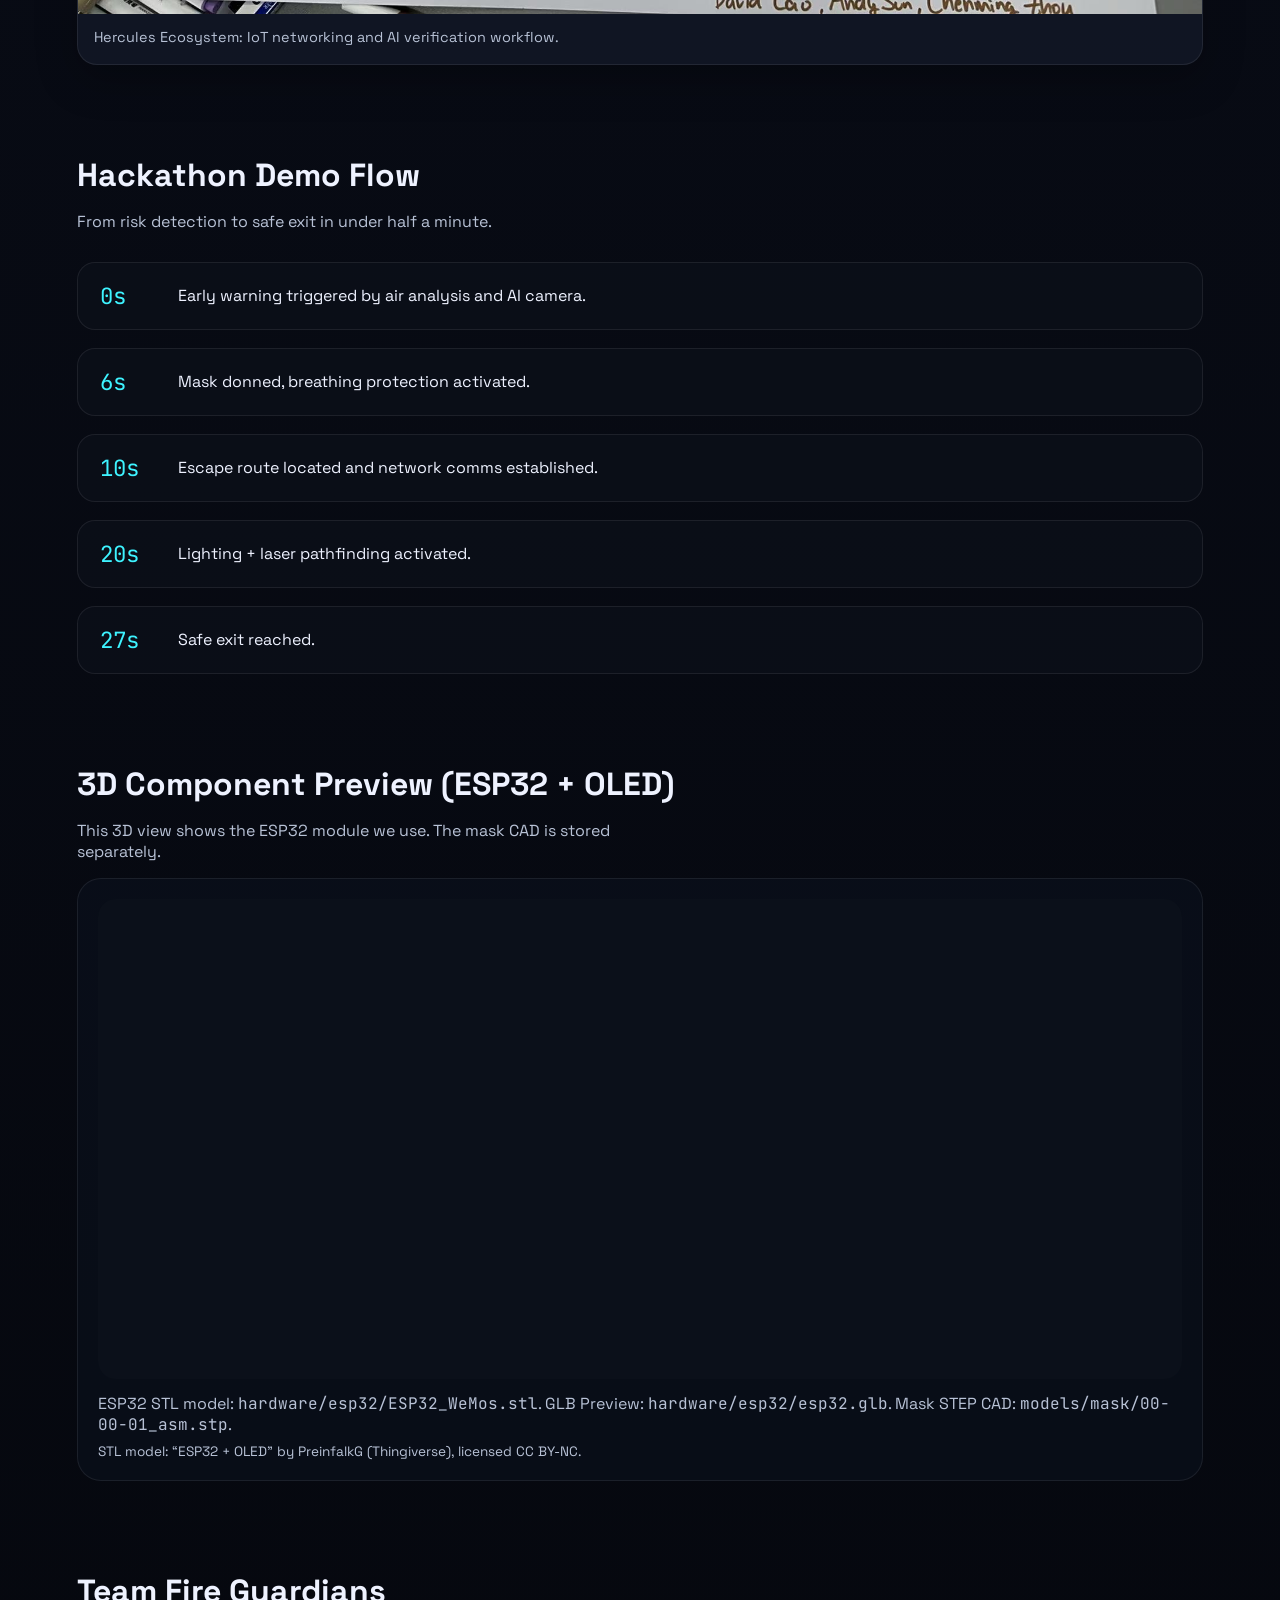
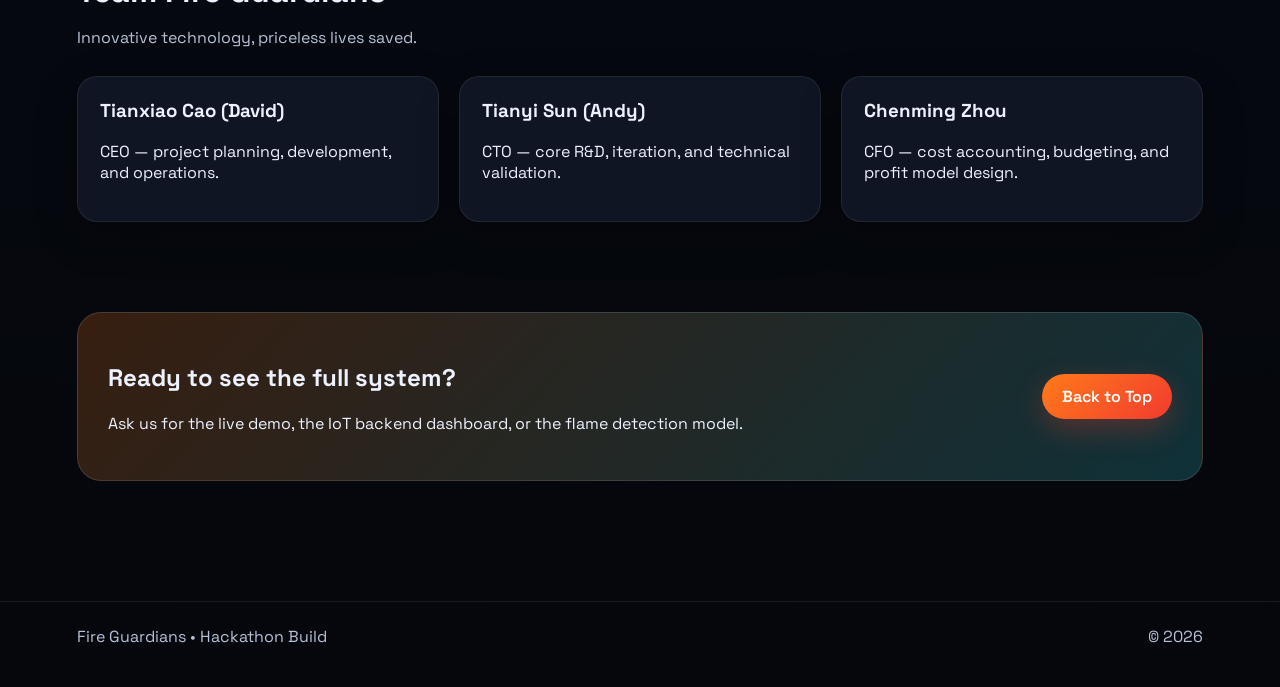
==== commit c5440e92: "Refine Visual Evidence: Replace placeholder images with technical AI and IoT logic figures" ====
--- a/index.html
+++ b/index.html
@@ -140,12 +140,12 @@
             <figcaption>Mask concept render (front view).</figcaption>
           </figure>
           <figure class="media-card">
-            <img src="docs/figures/image61.png" alt="Prototype build session" loading="lazy" />
-            <figcaption>Prototype build and test session.</figcaption>
-          </figure>
-          <figure class="media-card">
-            <img src="docs/figures/image70.png" alt="Team outreach event" loading="lazy" />
-            <figcaption>Community outreach and demo event.</figcaption>
+            <img src="docs/figures/image41.png" alt="AI Risk Engine Logic" loading="lazy" />
+            <figcaption>AI Risk Engine: Flame recognition and verification logic.</figcaption>
+          </figure>
+          <figure class="media-card">
+            <img src="docs/figures/image44.png" alt="SIoT Data Flow" loading="lazy" />
+            <figcaption>SIoT Data Flow: Real-time synchronization across the network.</figcaption>
           </figure>
         </div>
       </section>
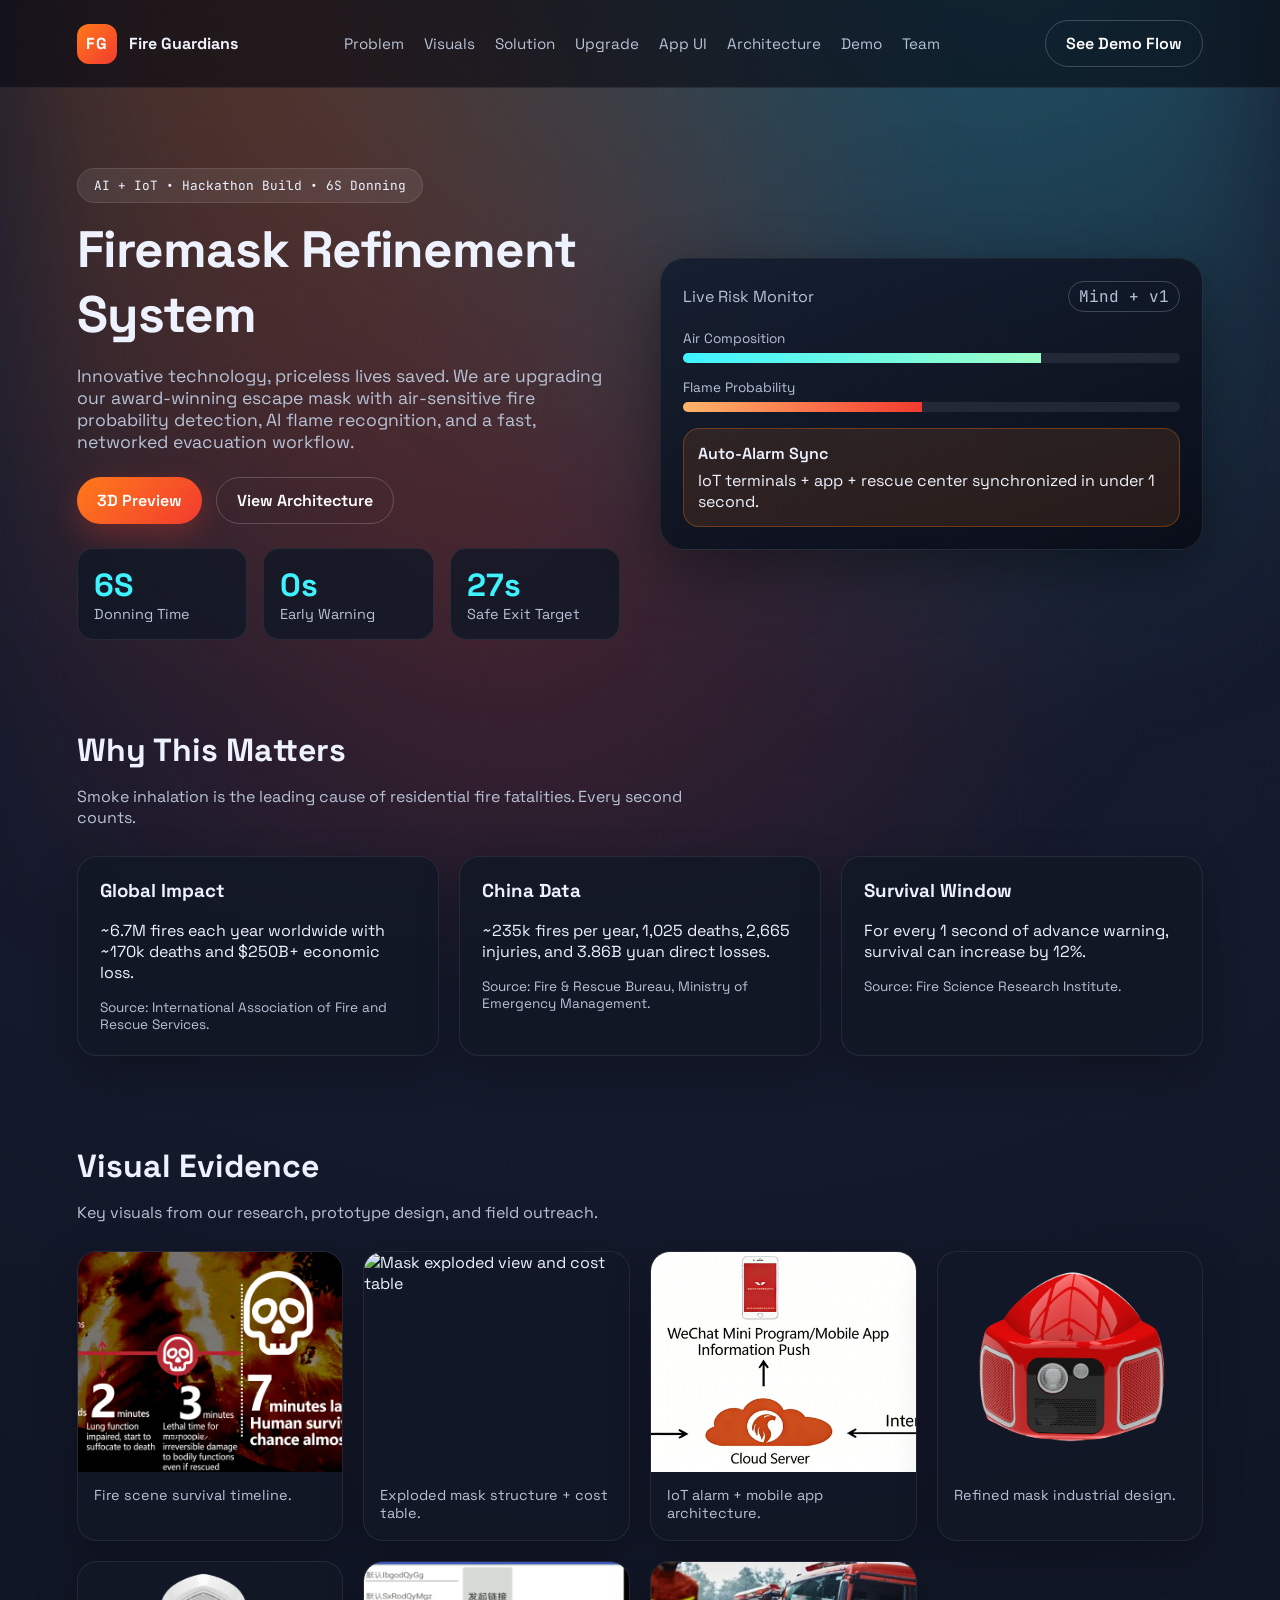
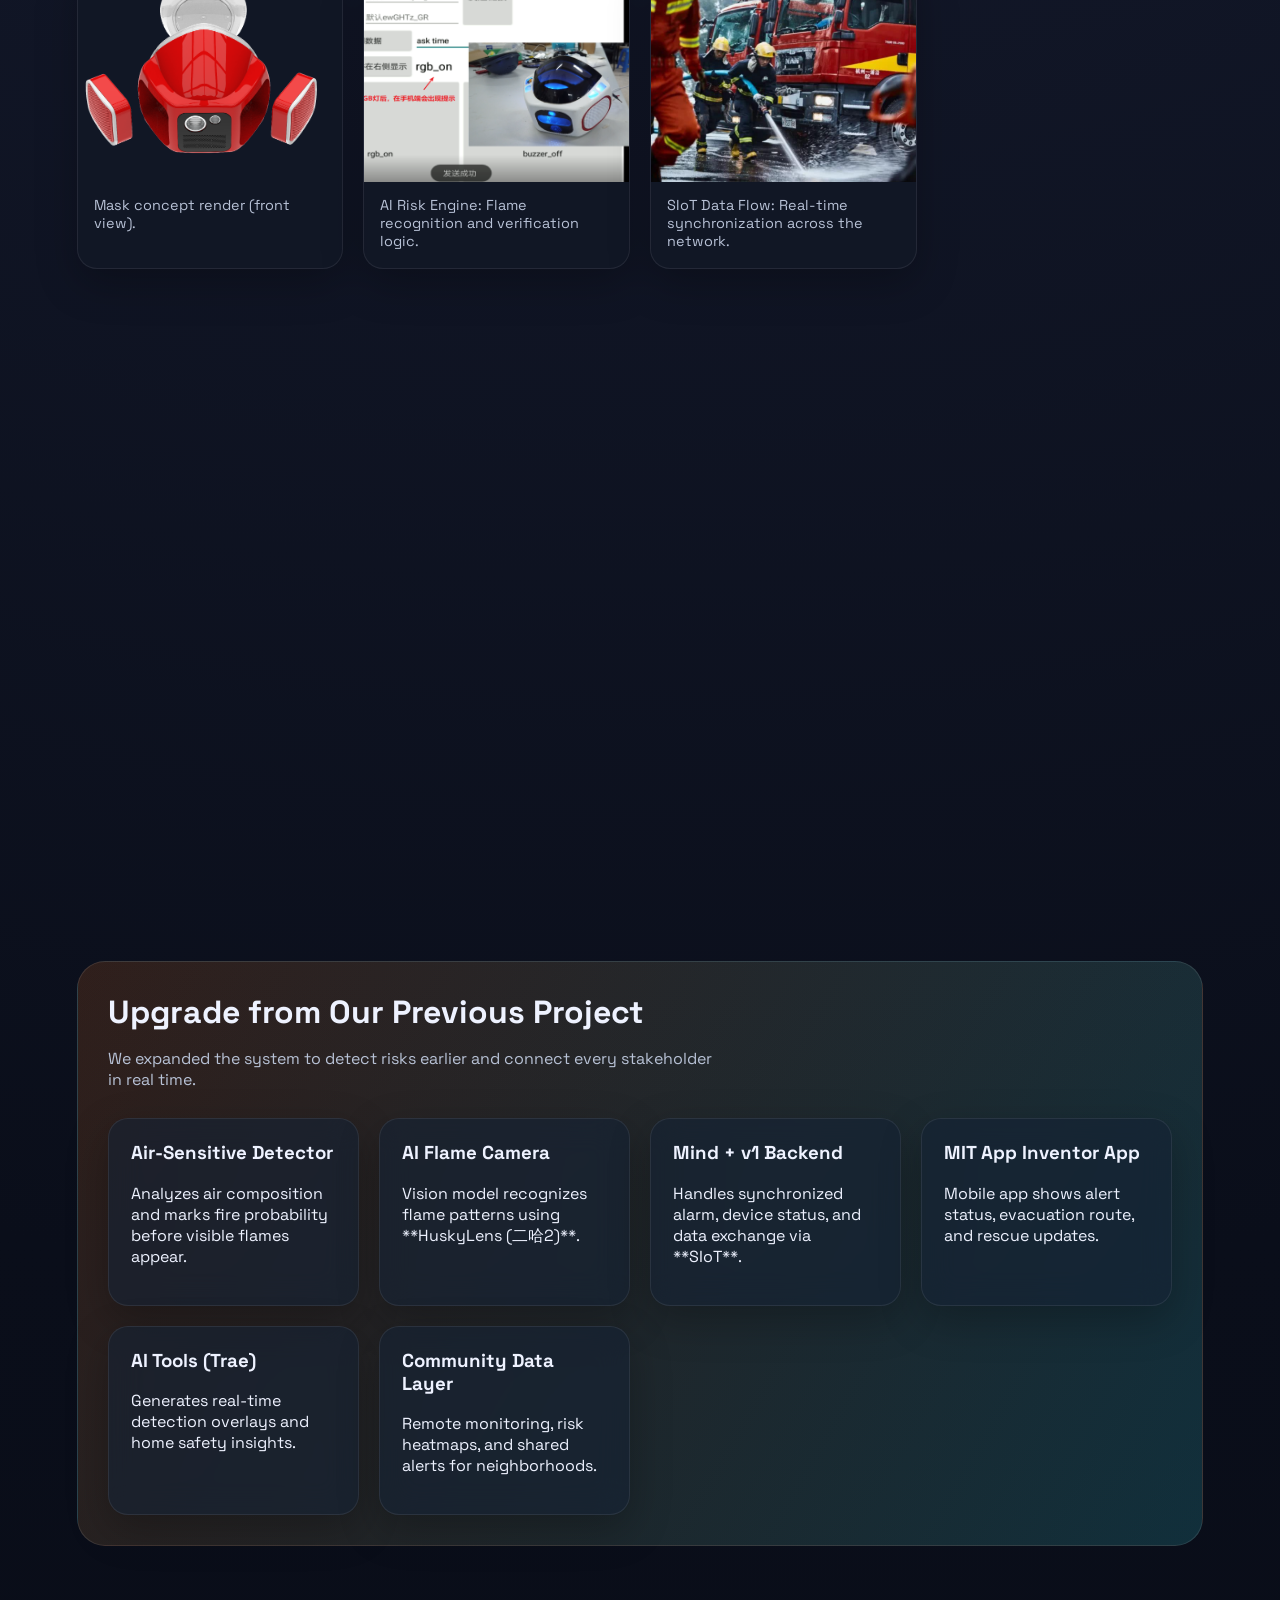
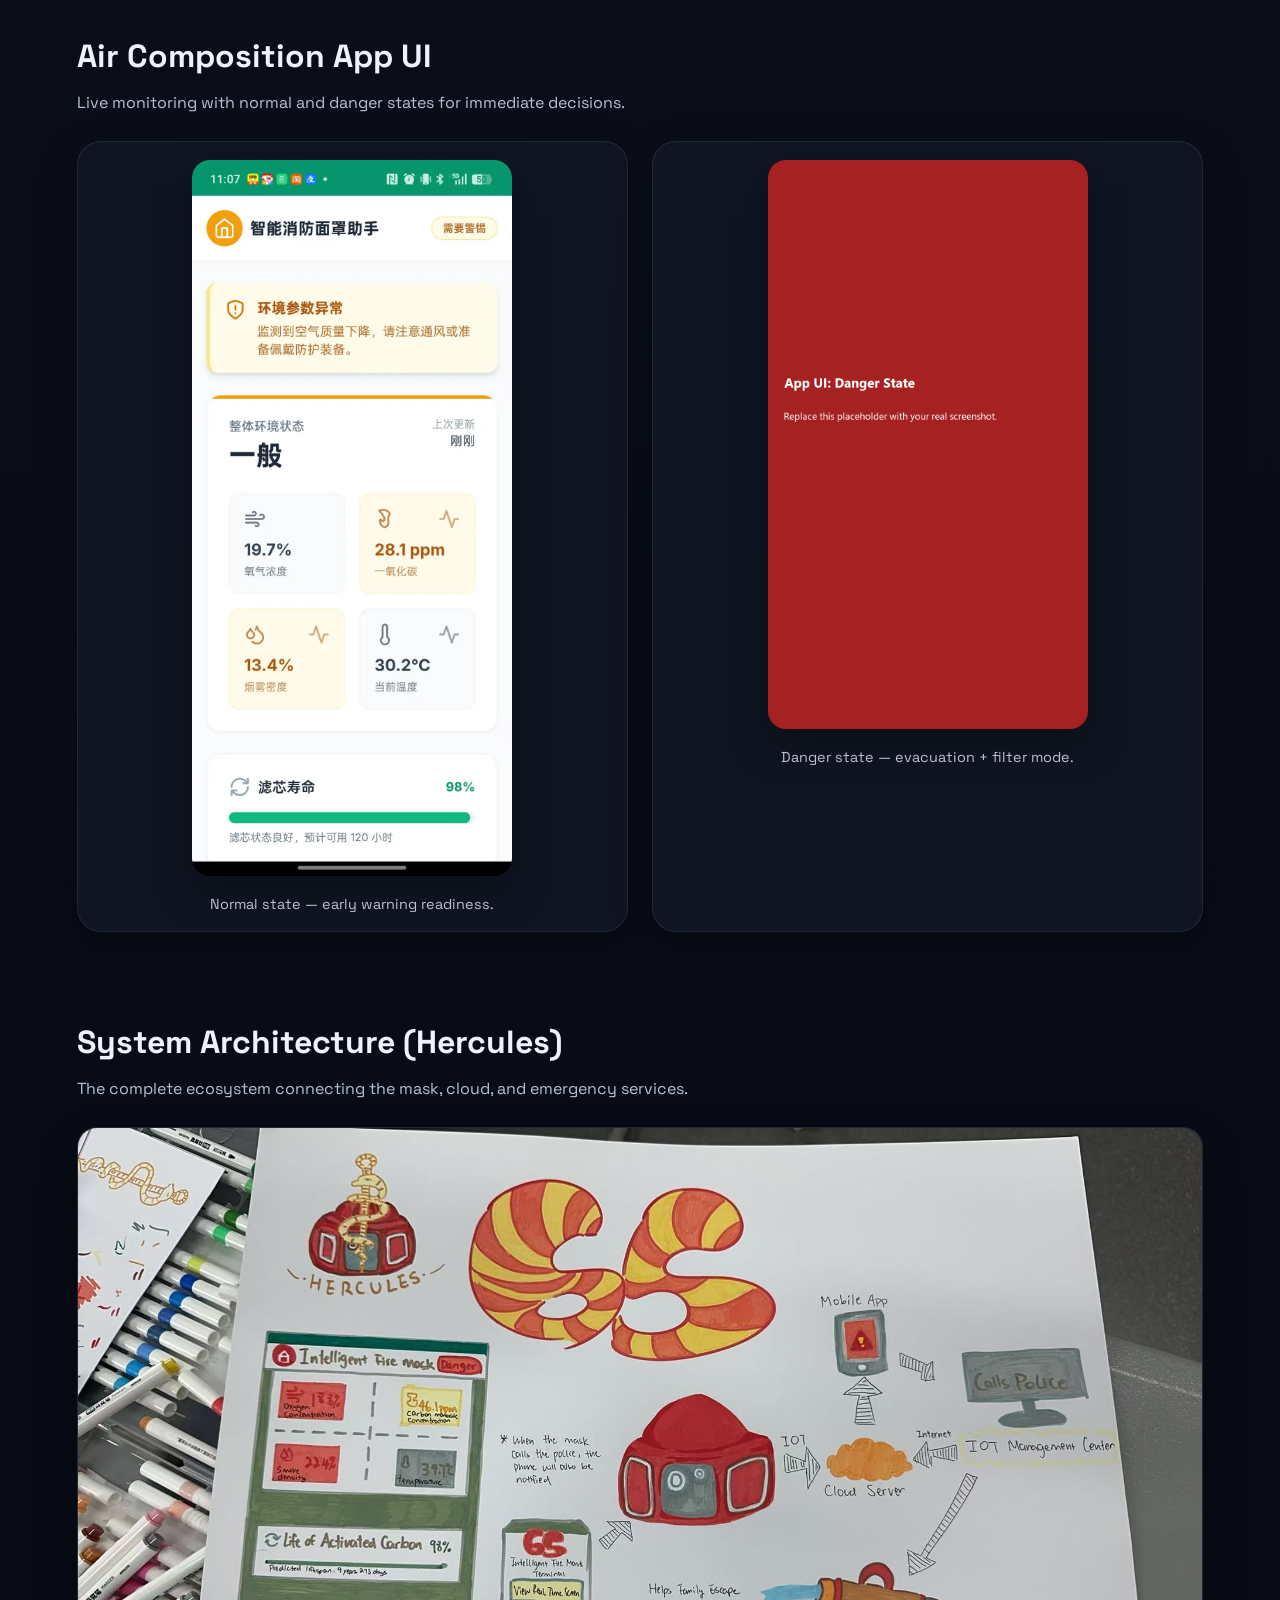
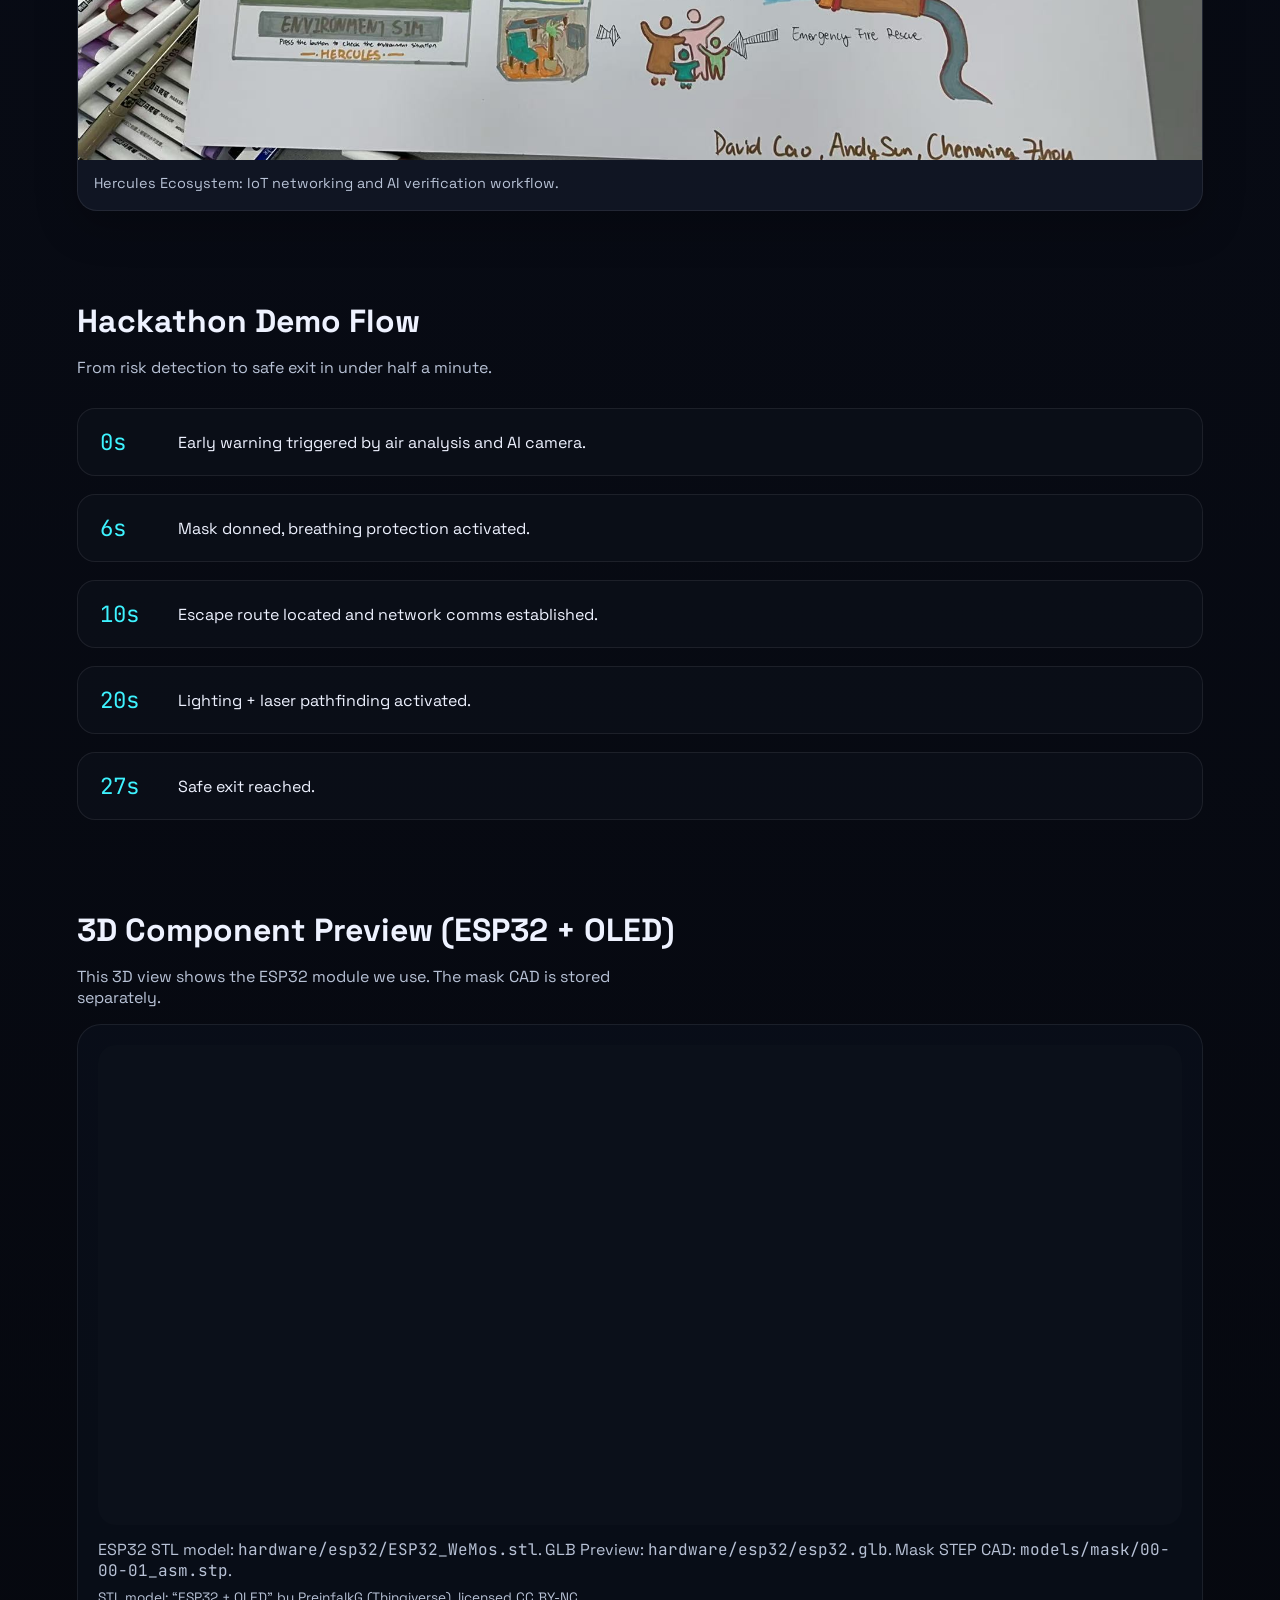
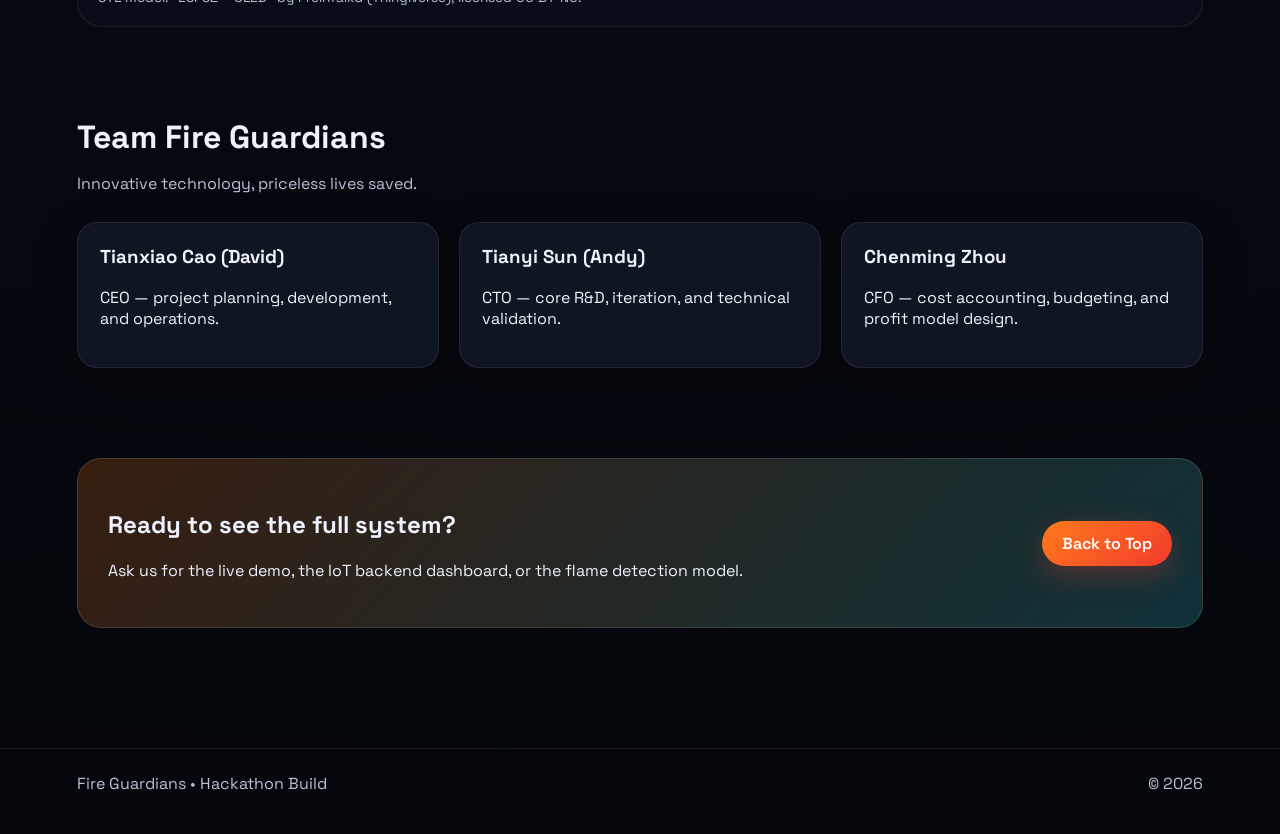
==== commit 910f70e6: "Update App UI: Replace normal state placeholder with real screenshot" ====
--- a/index.html
+++ b/index.html
@@ -223,7 +223,7 @@
         </div>
         <div class="app-grid">
           <figure class="app-card">
-            <img src="media/app-ui/app-normal.png" alt="App UI normal air composition state" loading="lazy" />
+            <img src="media/app-ui/app-normal.webp" alt="App UI normal air composition state" loading="lazy" />
             <figcaption>Normal state — early warning readiness.</figcaption>
           </figure>
           <figure class="app-card">
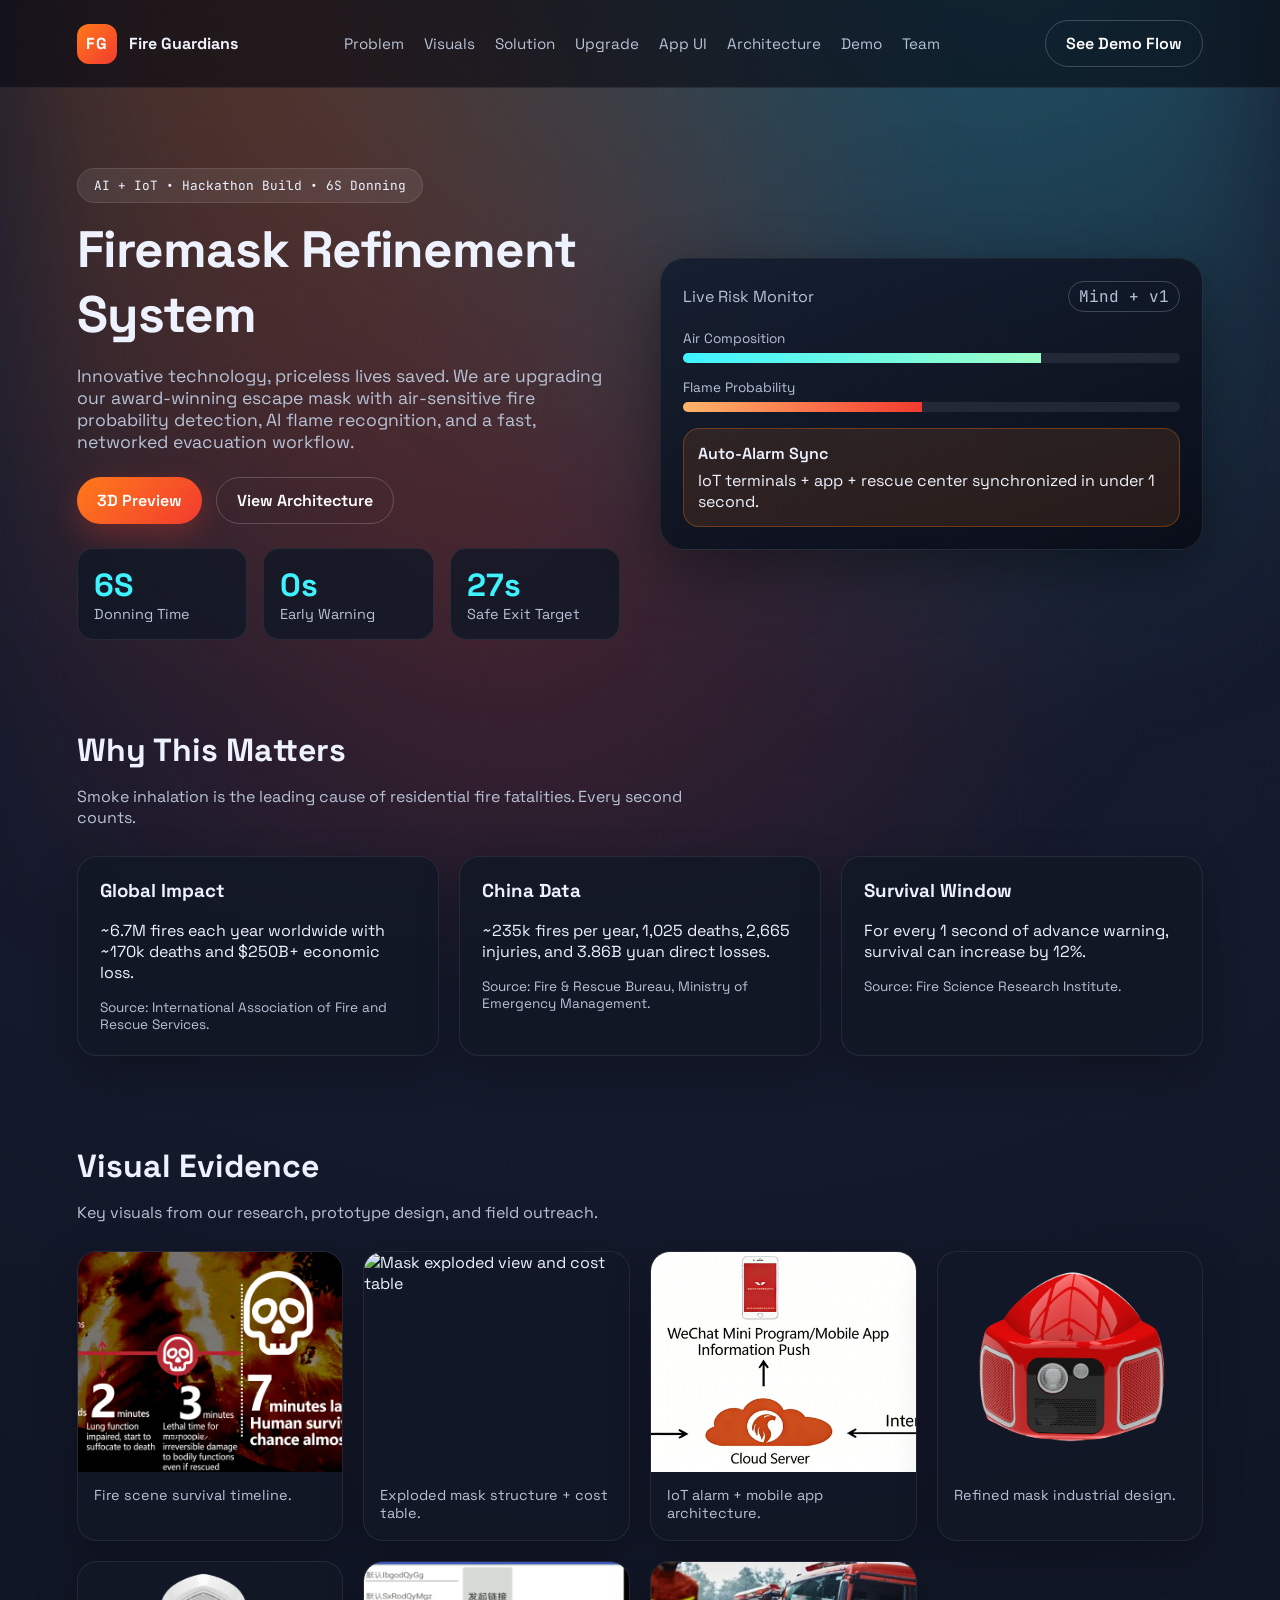
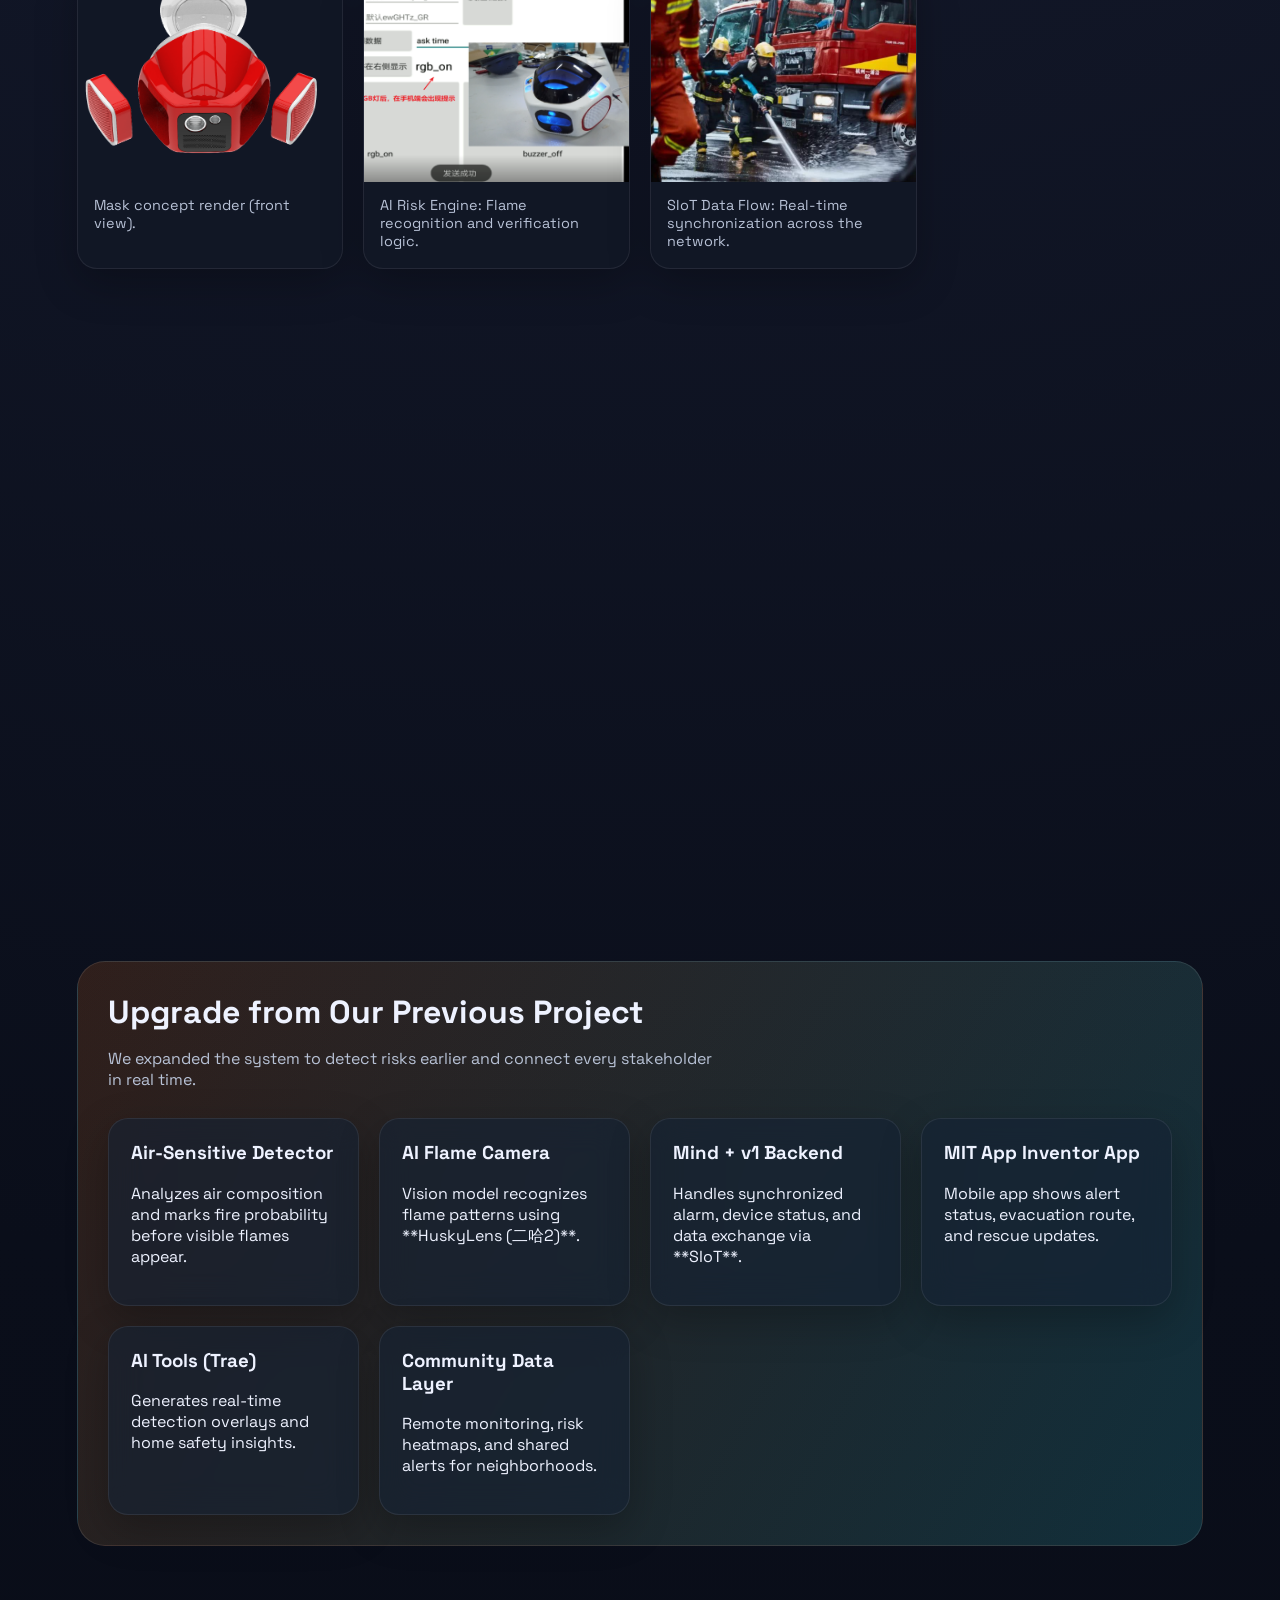
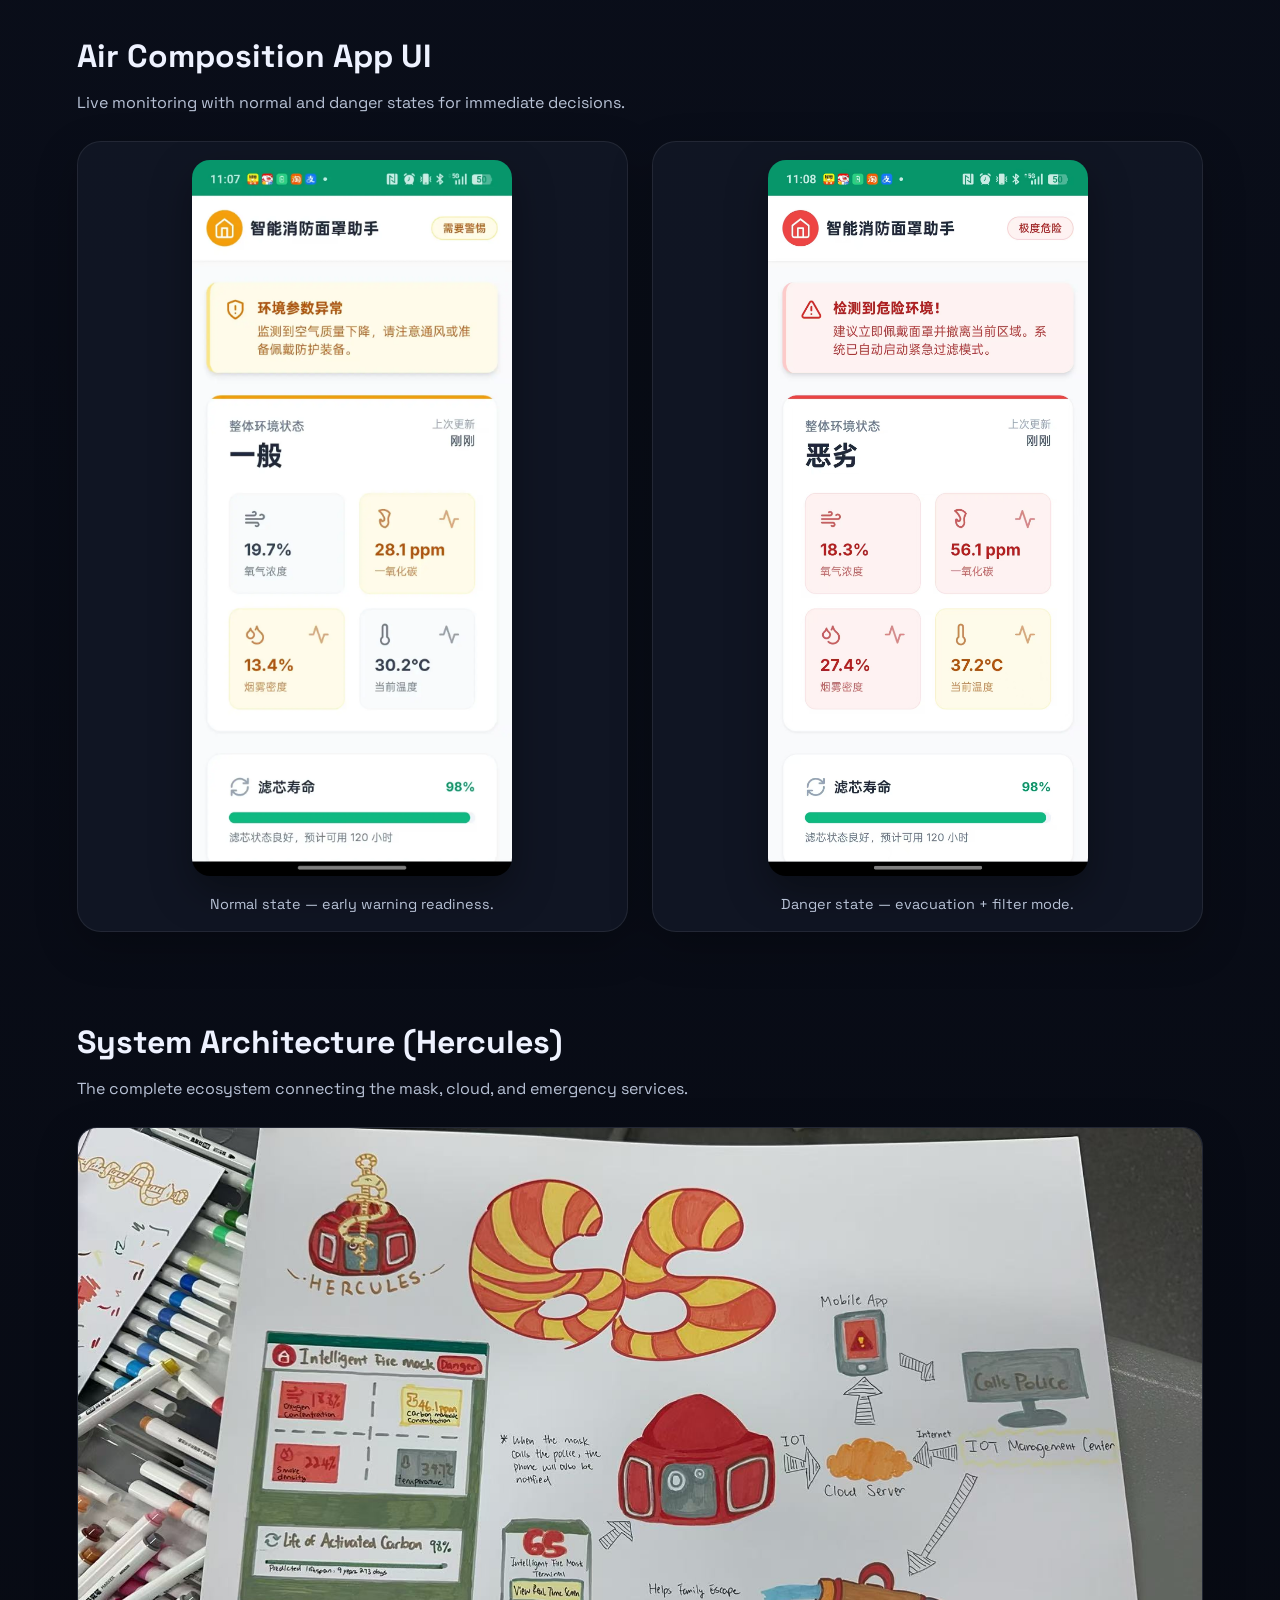
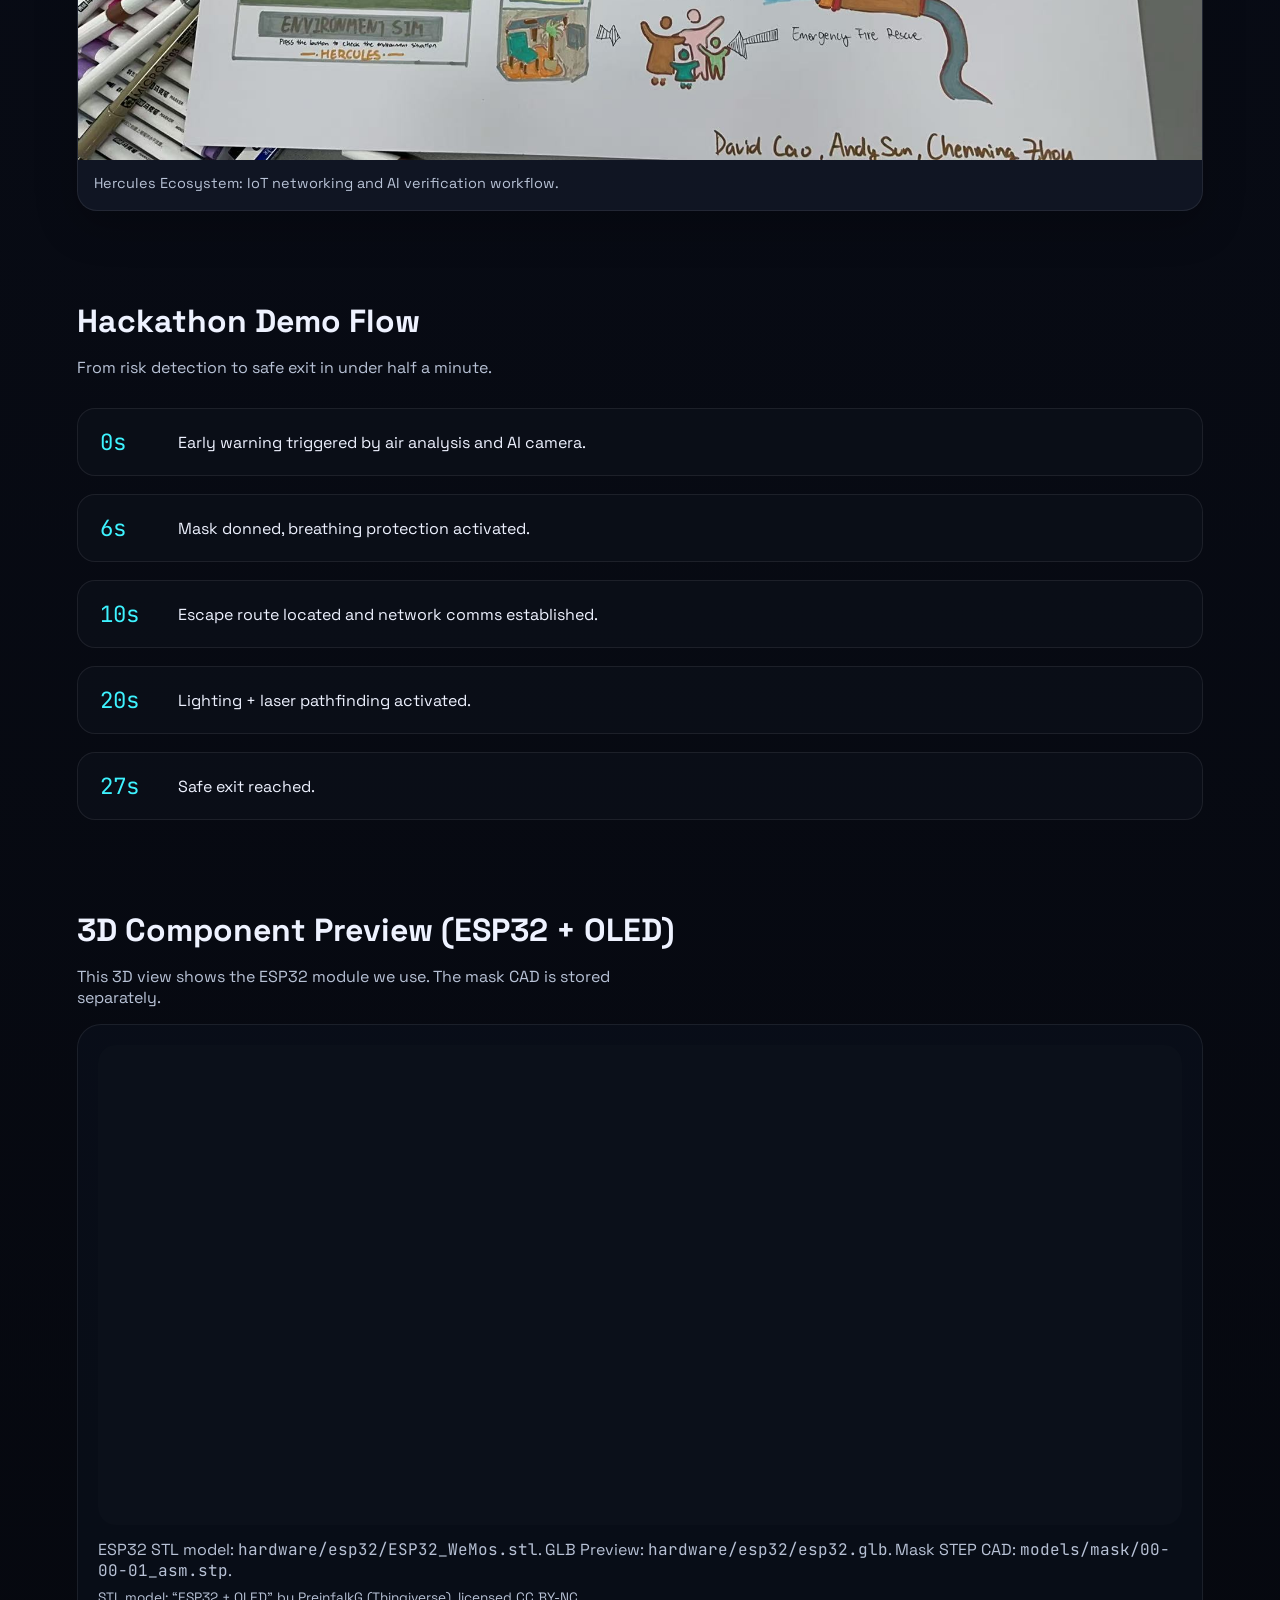
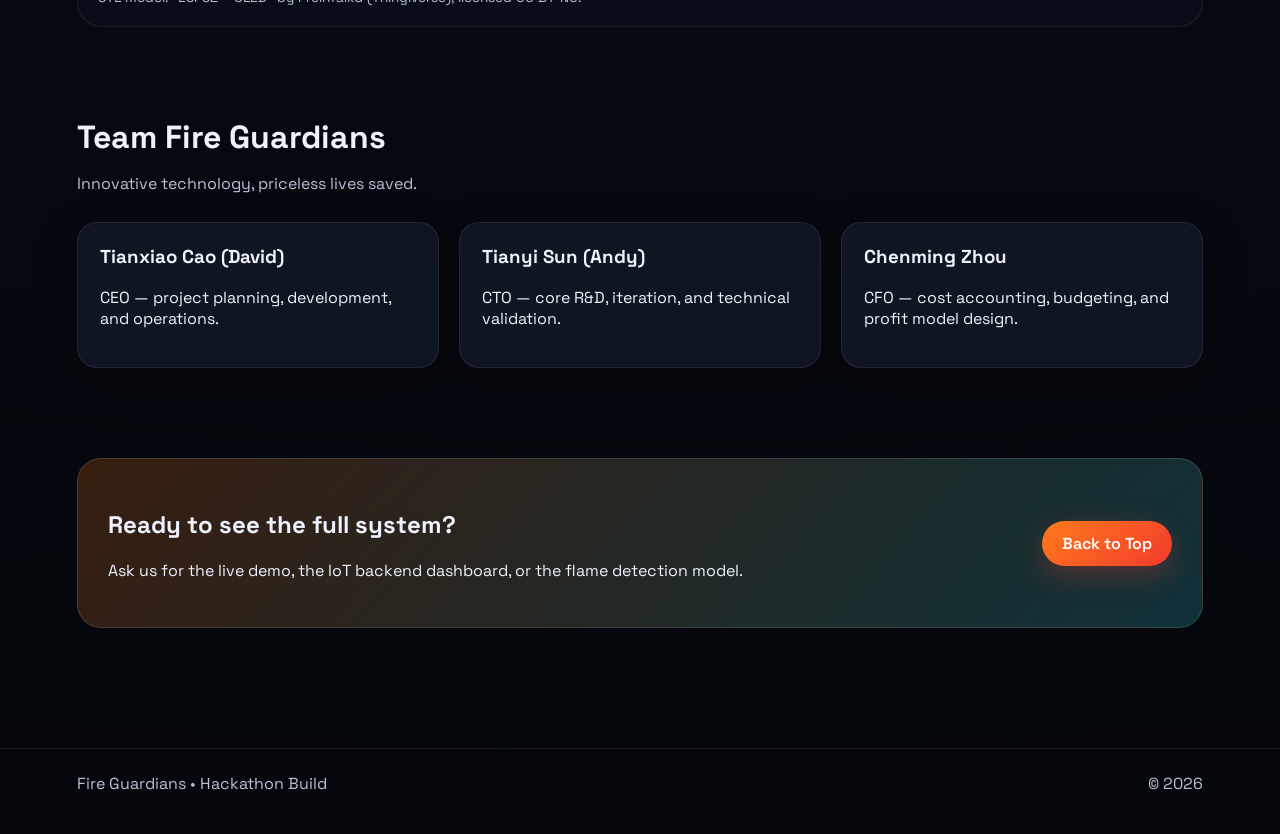
==== commit dfaf0bc7: "Update App UI: Point to the new red UI screenshot (.jpg)" ====
--- a/index.html
+++ b/index.html
@@ -227,7 +227,7 @@
             <figcaption>Normal state — early warning readiness.</figcaption>
           </figure>
           <figure class="app-card">
-            <img src="media/app-ui/app-alert.png" alt="App UI danger air composition state" loading="lazy" />
+            <img src="media/app-ui/app-alert.jpg" alt="App UI danger air composition state" loading="lazy" />
             <figcaption>Danger state — evacuation + filter mode.</figcaption>
           </figure>
         </div>
